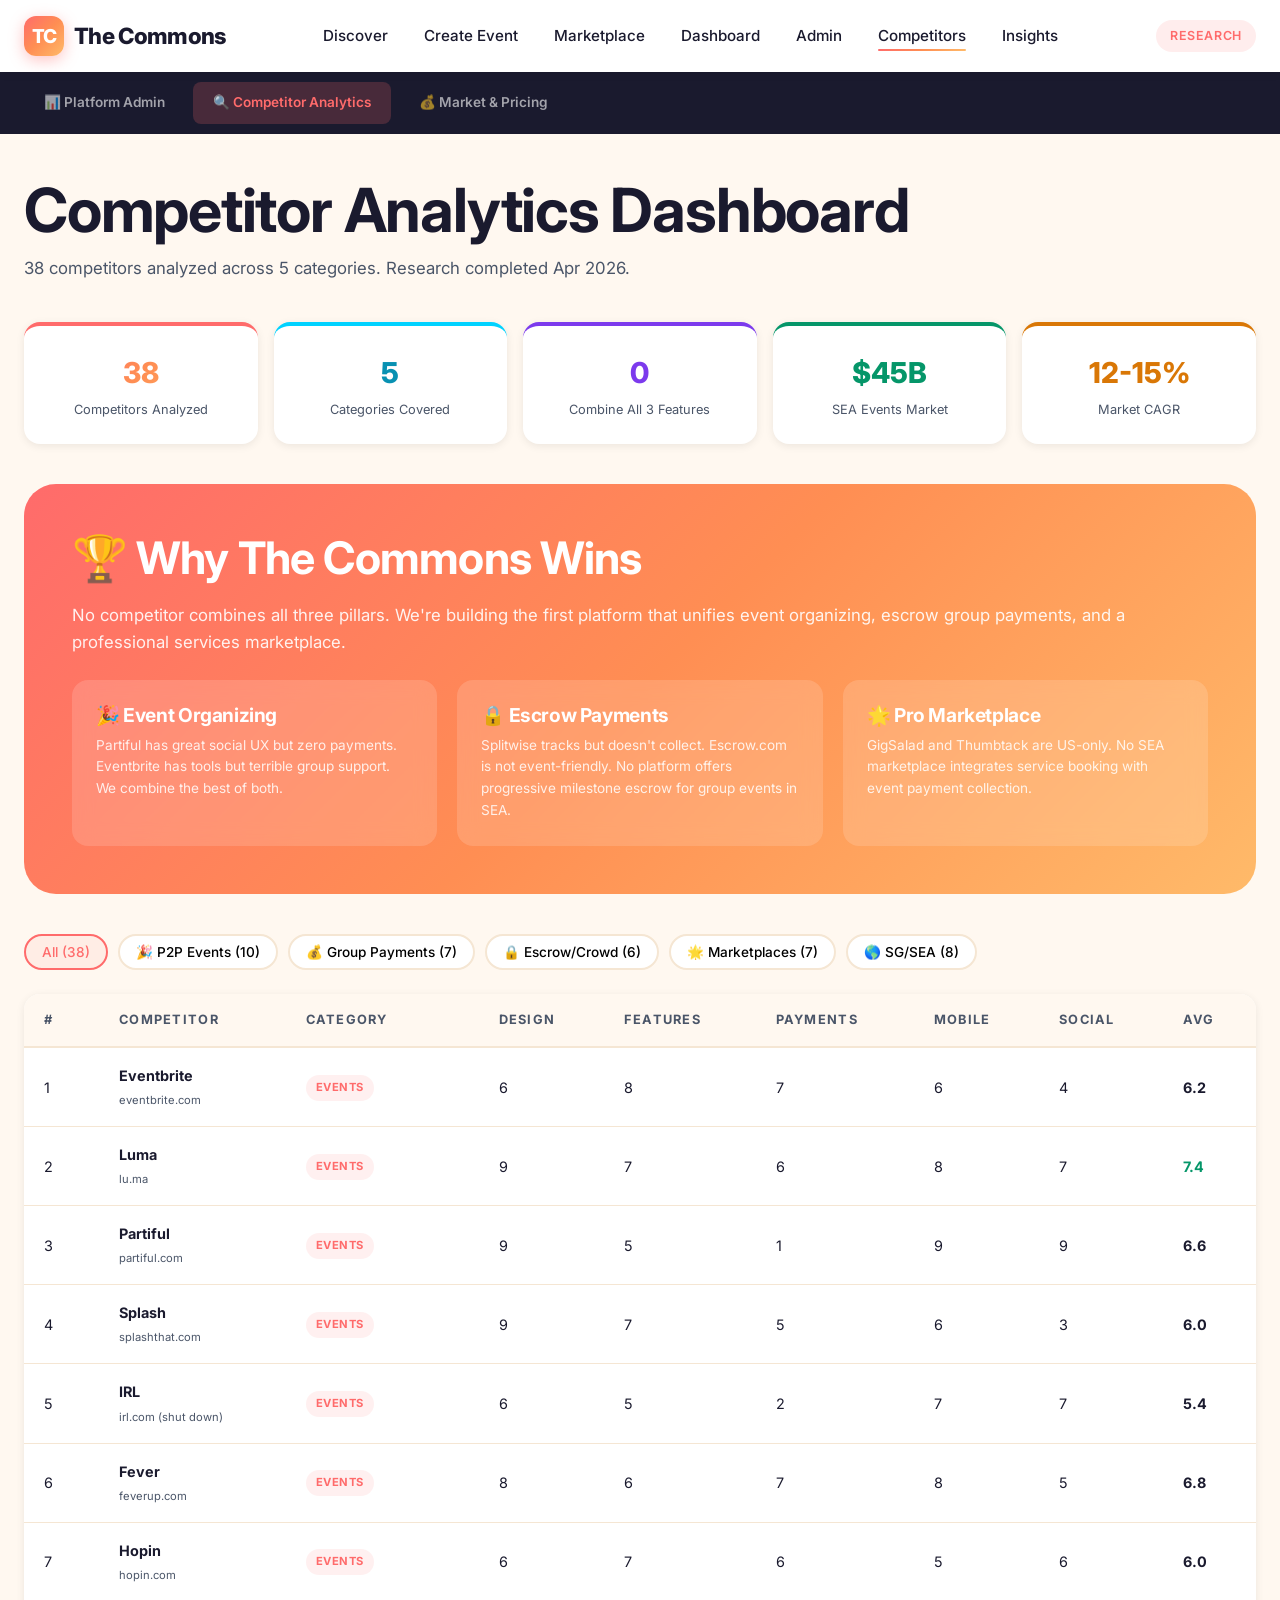
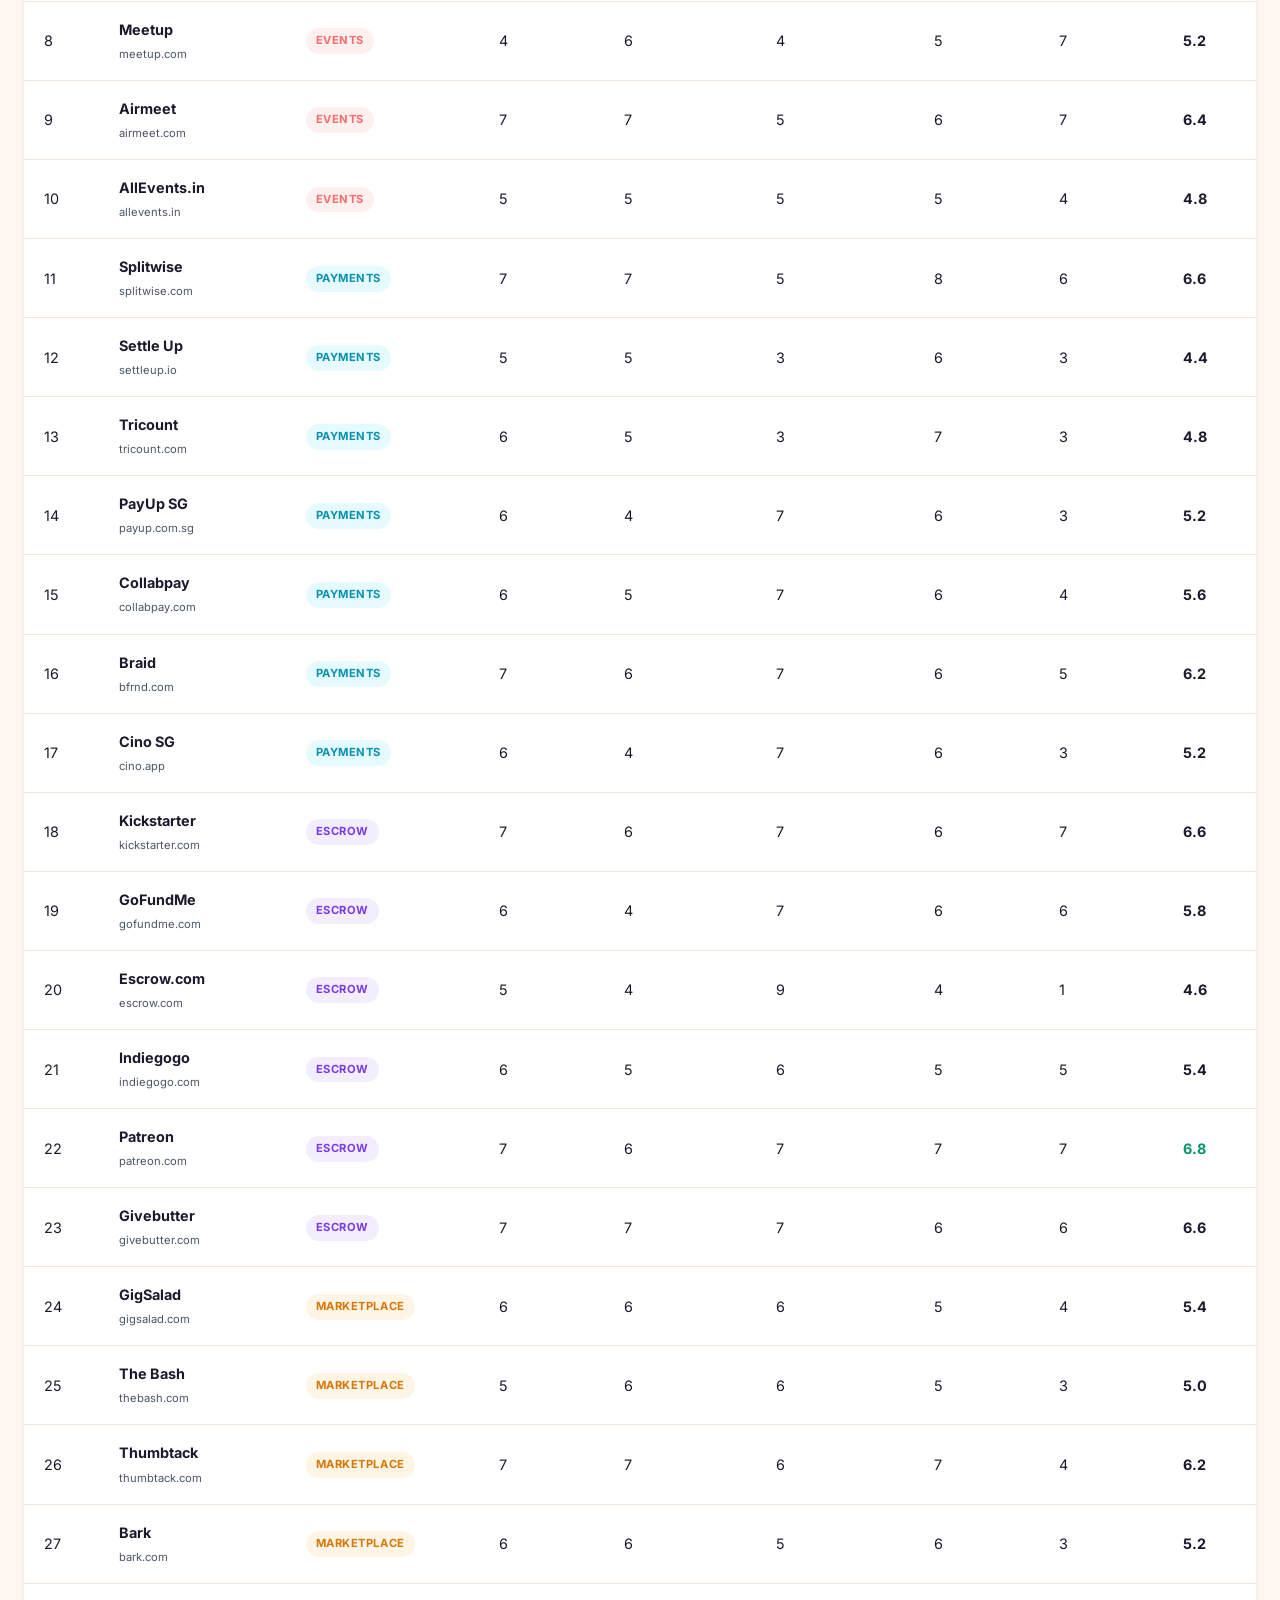
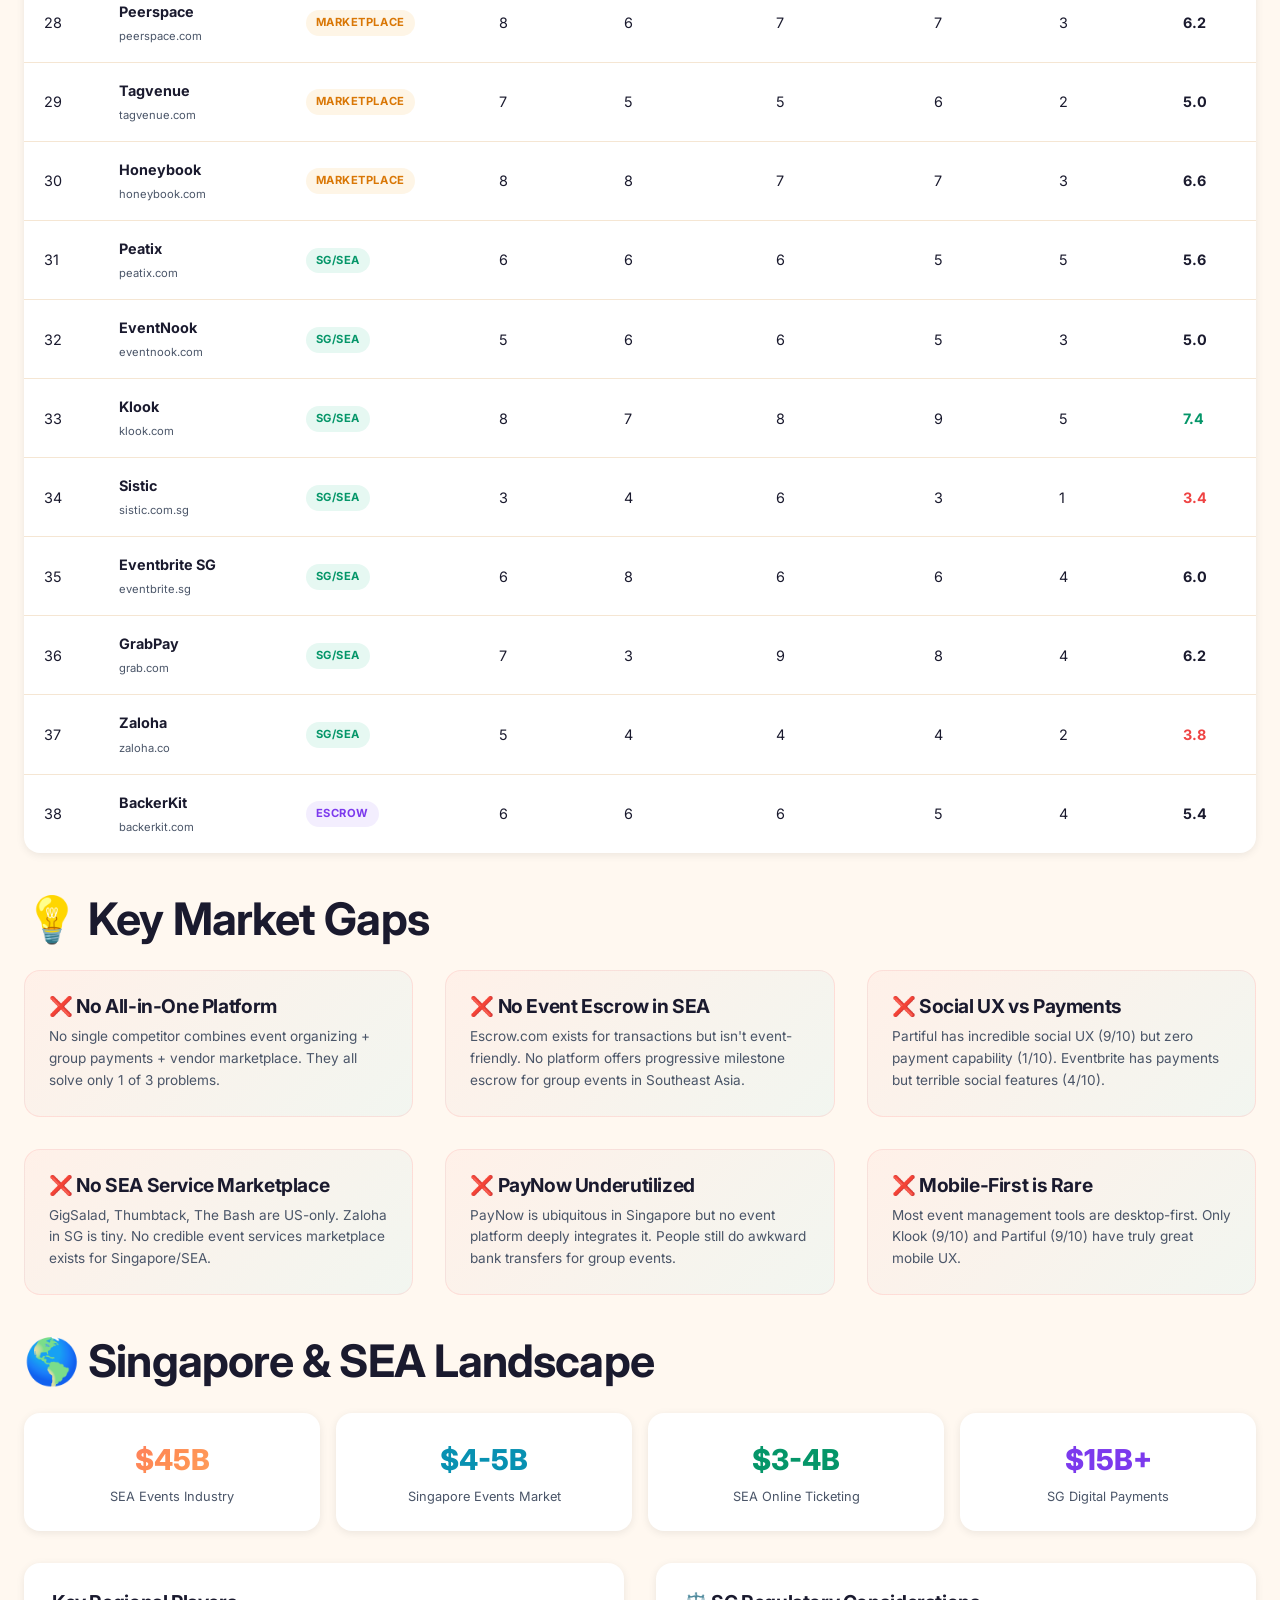
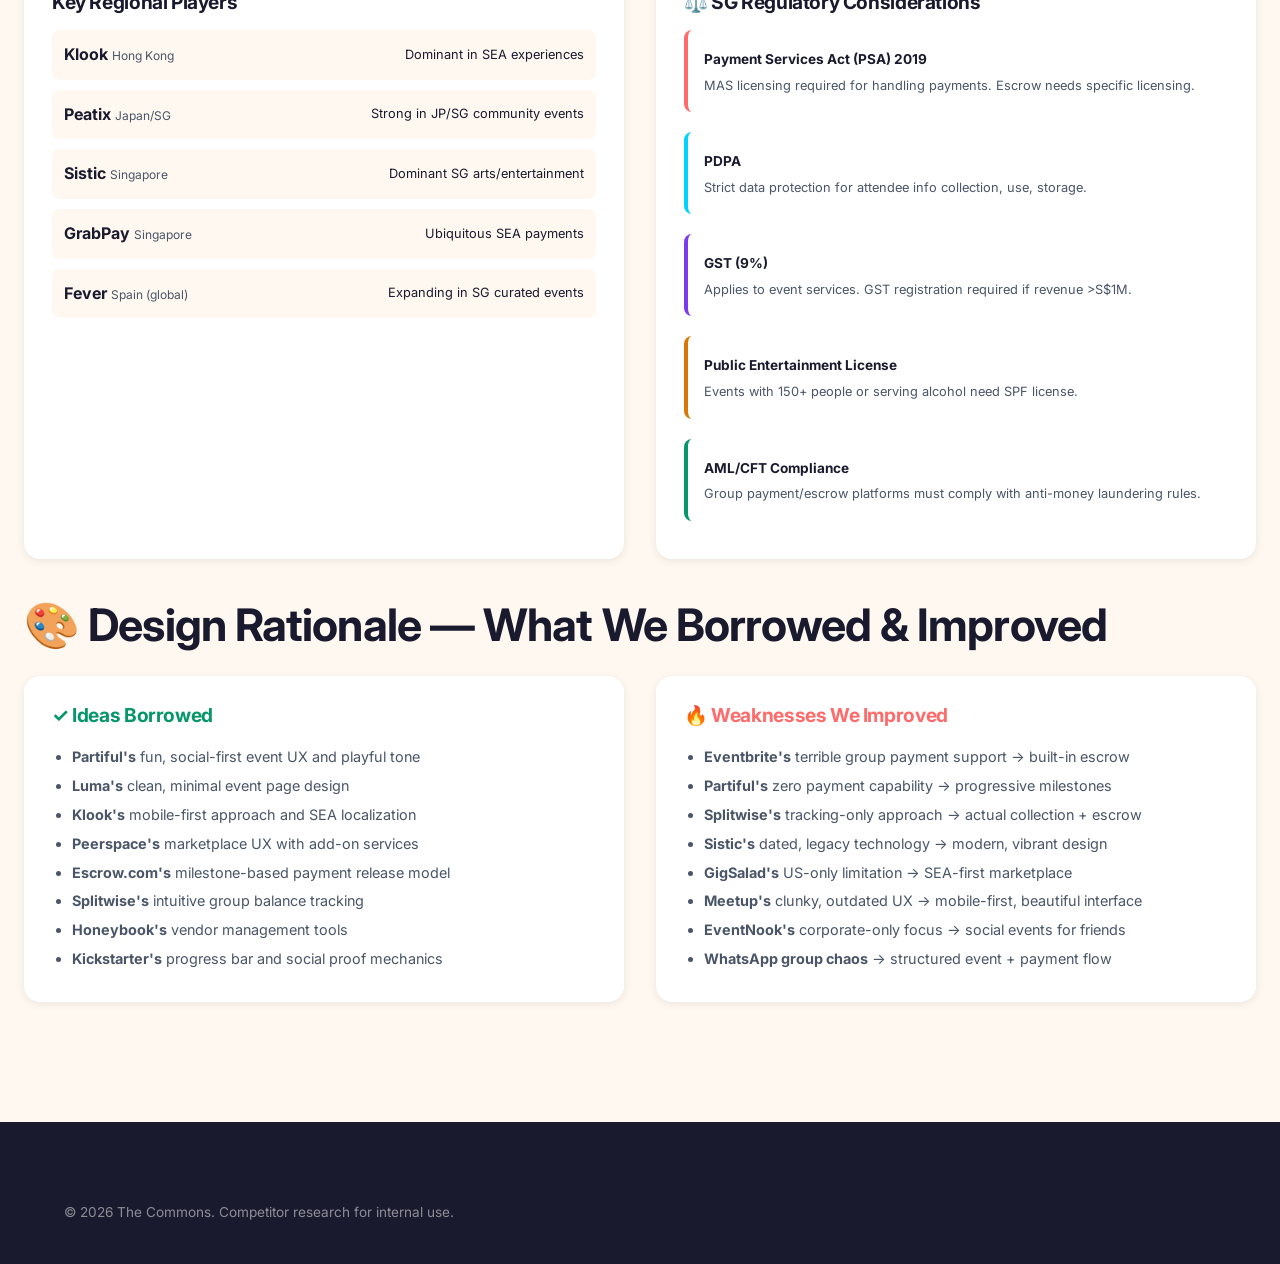
==== admin-competitors.html @ ec4c1069 "Add competitor analytics and market insights admin pages admin-competitors.html: 38 competitors acro" ====
<!DOCTYPE html>
<html lang="en">
<head>
  <meta charset="UTF-8">
  <meta name="viewport" content="width=device-width, initial-scale=1.0">
  <title>Competitor Analytics — The Commons Admin</title>
  <link rel="icon" type="image/svg+xml" href="favicon.svg">
  <link rel="preconnect" href="https://fonts.googleapis.com">
  <link href="https://fonts.googleapis.com/css2?family=Inter:wght@400;500;600;700;800;900&display=swap" rel="stylesheet">
  <link rel="stylesheet" href="styles.css">
  <style>
    .admin-nav-bar {
      display: flex;
      gap: 8px;
      background: var(--navy);
      padding: 10px 24px;
      margin-top: var(--nav-height);
      position: sticky;
      top: var(--nav-height);
      z-index: 100;
    }
    .admin-nav-bar a {
      color: rgba(255,255,255,0.6);
      padding: 10px 20px;
      border-radius: var(--radius-sm);
      font-size: 0.85rem;
      font-weight: 600;
    }
    .admin-nav-bar a:hover { background: rgba(255,255,255,0.08); color: white; }
    .admin-nav-bar a.active { background: rgba(255,107,107,0.2); color: var(--coral); }

    .comp-card {
      background: white;
      border-radius: var(--radius-md);
      padding: 24px;
      box-shadow: var(--shadow-sm);
      transition: var(--transition);
    }
    .comp-card:hover { transform: translateY(-2px); box-shadow: var(--shadow-md); }

    .score-bar {
      height: 8px;
      background: var(--sand-dark);
      border-radius: 100px;
      overflow: hidden;
    }
    .score-bar-fill {
      height: 100%;
      border-radius: 100px;
      transition: width 0.6s var(--ease-out);
    }
    .score-row {
      display: flex;
      align-items: center;
      gap: 10px;
      margin-bottom: 8px;
    }
    .score-row .label {
      width: 70px;
      font-size: 0.75rem;
      font-weight: 600;
      color: var(--slate);
      text-align: right;
    }
    .score-row .value {
      width: 24px;
      font-size: 0.75rem;
      font-weight: 700;
    }

    .radar-svg { max-width: 300px; margin: 0 auto; }

    .cat-badge {
      display: inline-block;
      padding: 4px 10px;
      border-radius: 100px;
      font-size: 0.7rem;
      font-weight: 700;
      text-transform: uppercase;
      letter-spacing: 0.05em;
    }
    .cat-events { background: rgba(255,107,107,0.1); color: var(--coral); }
    .cat-payments { background: rgba(0,210,255,0.1); color: var(--deep-ocean); }
    .cat-escrow { background: rgba(139,92,246,0.1); color: #7C3AED; }
    .cat-marketplace { background: rgba(245,158,11,0.1); color: #D97706; }
    .cat-sea { background: rgba(16,185,129,0.1); color: #059669; }

    .market-stat {
      text-align: center;
      padding: 24px;
      background: white;
      border-radius: var(--radius-md);
      box-shadow: var(--shadow-sm);
    }
    .market-stat .value {
      font-size: 1.8rem;
      font-weight: 800;
      margin-bottom: 4px;
    }
    .market-stat .label {
      font-size: 0.8rem;
      color: var(--slate);
    }

    .gap-card {
      background: linear-gradient(135deg, rgba(255,107,107,0.05), rgba(0,210,255,0.05));
      border: 1px solid rgba(255,107,107,0.15);
      border-radius: var(--radius-md);
      padding: 24px;
    }

    .reg-item {
      padding: 16px;
      background: white;
      border-radius: var(--radius-sm);
      border-left: 4px solid var(--coral);
      margin-bottom: 10px;
    }

    @media (max-width: 768px) {
      .admin-nav-bar { flex-wrap: wrap; }
    }
  </style>
</head>
<body>
  <!-- Navigation -->
  <nav class="navbar scrolled" id="navbar">
    <div class="nav-inner">
      <a href="index.html" class="nav-logo">
        <div class="logo-icon">TC</div>
        The Commons
      </a>
      <ul class="nav-links">
        <li><a href="events.html">Discover</a></li>
        <li><a href="create.html">Create Event</a></li>
        <li><a href="marketplace.html">Marketplace</a></li>
        <li><a href="dashboard.html">Dashboard</a></li>
        <li><a href="admin.html">Admin</a></li>
        <li><a href="admin-competitors.html" class="active">Competitors</a></li>
        <li><a href="admin-insights.html">Insights</a></li>
      </ul>
      <div class="nav-actions">
        <span class="badge badge-coral">Research</span>
      </div>
      <button class="mobile-toggle" onclick="toggleMobileMenu()">&#9776;</button>
    </div>
  </nav>

  <div class="mobile-menu" id="mobileMenu">
    <a href="index.html">Home</a>
    <a href="events.html">Discover Events</a>
    <a href="marketplace.html">Marketplace</a>
    <a href="admin.html">Admin Panel</a>
    <a href="admin-competitors.html">Competitors</a>
    <a href="admin-insights.html">Market Insights</a>
  </div>

  <!-- Admin Sub-Nav -->
  <div class="admin-nav-bar">
    <a href="admin.html">&#128202; Platform Admin</a>
    <a href="admin-competitors.html" class="active">&#128269; Competitor Analytics</a>
    <a href="admin-insights.html">&#128176; Market & Pricing</a>
  </div>

  <!-- Page Content -->
  <section style="padding: 40px 0 80px; background: var(--sand);">
    <div class="container-wide">

      <!-- Header -->
      <div style="margin-bottom: 40px;">
        <h1 style="margin-bottom: 8px;">Competitor Analytics Dashboard</h1>
        <p style="font-size: 1.05rem;">38 competitors analyzed across 5 categories. Research completed Apr 2026.</p>
      </div>

      <!-- Summary KPIs -->
      <div style="display: grid; grid-template-columns: repeat(5, 1fr); gap: 16px; margin-bottom: 40px;">
        <div class="market-stat" style="border-top: 4px solid var(--coral);">
          <div class="value text-gradient">38</div>
          <div class="label">Competitors Analyzed</div>
        </div>
        <div class="market-stat" style="border-top: 4px solid var(--ocean);">
          <div class="value" style="color: var(--deep-ocean);">5</div>
          <div class="label">Categories Covered</div>
        </div>
        <div class="market-stat" style="border-top: 4px solid #7C3AED;">
          <div class="value" style="color: #7C3AED;">0</div>
          <div class="label">Combine All 3 Features</div>
        </div>
        <div class="market-stat" style="border-top: 4px solid #059669;">
          <div class="value" style="color: #059669;">$45B</div>
          <div class="label">SEA Events Market</div>
        </div>
        <div class="market-stat" style="border-top: 4px solid #D97706;">
          <div class="value" style="color: #D97706;">12-15%</div>
          <div class="label">Market CAGR</div>
        </div>
      </div>

      <!-- WHY THE COMMONS WINS -->
      <div style="background: var(--sunset-gradient); border-radius: var(--radius-xl); padding: 48px; color: white; margin-bottom: 40px;">
        <h2 style="margin-bottom: 16px;">&#127942; Why The Commons Wins</h2>
        <p style="color: rgba(255,255,255,0.9); font-size: 1.05rem; margin-bottom: 24px;">No competitor combines all three pillars. We're building the first platform that unifies event organizing, escrow group payments, and a professional services marketplace.</p>
        <div style="display: grid; grid-template-columns: repeat(3, 1fr); gap: 20px;">
          <div style="background: rgba(255,255,255,0.15); border-radius: var(--radius-md); padding: 24px; backdrop-filter: blur(10px);">
            <h4 style="margin-bottom: 8px;">&#127881; Event Organizing</h4>
            <p style="font-size: 0.85rem; color: rgba(255,255,255,0.85);">Partiful has great social UX but zero payments. Eventbrite has tools but terrible group support. We combine the best of both.</p>
          </div>
          <div style="background: rgba(255,255,255,0.15); border-radius: var(--radius-md); padding: 24px; backdrop-filter: blur(10px);">
            <h4 style="margin-bottom: 8px;">&#128274; Escrow Payments</h4>
            <p style="font-size: 0.85rem; color: rgba(255,255,255,0.85);">Splitwise tracks but doesn't collect. Escrow.com is not event-friendly. No platform offers progressive milestone escrow for group events in SEA.</p>
          </div>
          <div style="background: rgba(255,255,255,0.15); border-radius: var(--radius-md); padding: 24px; backdrop-filter: blur(10px);">
            <h4 style="margin-bottom: 8px;">&#127775; Pro Marketplace</h4>
            <p style="font-size: 0.85rem; color: rgba(255,255,255,0.85);">GigSalad and Thumbtack are US-only. No SEA marketplace integrates service booking with event payment collection.</p>
          </div>
        </div>
      </div>

      <!-- Category Filter -->
      <div style="display: flex; gap: 10px; flex-wrap: wrap; margin-bottom: 24px;">
        <button class="category-tag active" onclick="filterCompetitors(this, 'all')">All (38)</button>
        <button class="category-tag" onclick="filterCompetitors(this, 'events')">&#127881; P2P Events (10)</button>
        <button class="category-tag" onclick="filterCompetitors(this, 'payments')">&#128176; Group Payments (7)</button>
        <button class="category-tag" onclick="filterCompetitors(this, 'escrow')">&#128274; Escrow/Crowd (6)</button>
        <button class="category-tag" onclick="filterCompetitors(this, 'marketplace')">&#127775; Marketplaces (7)</button>
        <button class="category-tag" onclick="filterCompetitors(this, 'sea')">&#127758; SG/SEA (8)</button>
      </div>

      <!-- Competitor Table -->
      <div class="table-wrapper" style="margin-bottom: 40px; overflow-x: auto;">
        <table id="compTable">
          <thead>
            <tr>
              <th>#</th>
              <th>Competitor</th>
              <th>Category</th>
              <th>Design</th>
              <th>Features</th>
              <th>Payments</th>
              <th>Mobile</th>
              <th>Social</th>
              <th>Avg</th>
            </tr>
          </thead>
          <tbody>
            <tr data-cat="events"><td>1</td><td><strong>Eventbrite</strong><br><span style="font-size:0.7rem;color:var(--slate)">eventbrite.com</span></td><td><span class="cat-badge cat-events">Events</span></td><td>6</td><td>8</td><td>7</td><td>6</td><td>4</td><td><strong>6.2</strong></td></tr>
            <tr data-cat="events"><td>2</td><td><strong>Luma</strong><br><span style="font-size:0.7rem;color:var(--slate)">lu.ma</span></td><td><span class="cat-badge cat-events">Events</span></td><td>9</td><td>7</td><td>6</td><td>8</td><td>7</td><td><strong style="color:#059669">7.4</strong></td></tr>
            <tr data-cat="events"><td>3</td><td><strong>Partiful</strong><br><span style="font-size:0.7rem;color:var(--slate)">partiful.com</span></td><td><span class="cat-badge cat-events">Events</span></td><td>9</td><td>5</td><td>1</td><td>9</td><td>9</td><td><strong>6.6</strong></td></tr>
            <tr data-cat="events"><td>4</td><td><strong>Splash</strong><br><span style="font-size:0.7rem;color:var(--slate)">splashthat.com</span></td><td><span class="cat-badge cat-events">Events</span></td><td>9</td><td>7</td><td>5</td><td>6</td><td>3</td><td><strong>6.0</strong></td></tr>
            <tr data-cat="events"><td>5</td><td><strong>IRL</strong><br><span style="font-size:0.7rem;color:var(--slate)">irl.com (shut down)</span></td><td><span class="cat-badge cat-events">Events</span></td><td>6</td><td>5</td><td>2</td><td>7</td><td>7</td><td><strong>5.4</strong></td></tr>
            <tr data-cat="events"><td>6</td><td><strong>Fever</strong><br><span style="font-size:0.7rem;color:var(--slate)">feverup.com</span></td><td><span class="cat-badge cat-events">Events</span></td><td>8</td><td>6</td><td>7</td><td>8</td><td>5</td><td><strong>6.8</strong></td></tr>
            <tr data-cat="events"><td>7</td><td><strong>Hopin</strong><br><span style="font-size:0.7rem;color:var(--slate)">hopin.com</span></td><td><span class="cat-badge cat-events">Events</span></td><td>6</td><td>7</td><td>6</td><td>5</td><td>6</td><td><strong>6.0</strong></td></tr>
            <tr data-cat="events"><td>8</td><td><strong>Meetup</strong><br><span style="font-size:0.7rem;color:var(--slate)">meetup.com</span></td><td><span class="cat-badge cat-events">Events</span></td><td>4</td><td>6</td><td>4</td><td>5</td><td>7</td><td><strong>5.2</strong></td></tr>
            <tr data-cat="events"><td>9</td><td><strong>Airmeet</strong><br><span style="font-size:0.7rem;color:var(--slate)">airmeet.com</span></td><td><span class="cat-badge cat-events">Events</span></td><td>7</td><td>7</td><td>5</td><td>6</td><td>7</td><td><strong>6.4</strong></td></tr>
            <tr data-cat="events"><td>10</td><td><strong>AllEvents.in</strong><br><span style="font-size:0.7rem;color:var(--slate)">allevents.in</span></td><td><span class="cat-badge cat-events">Events</span></td><td>5</td><td>5</td><td>5</td><td>5</td><td>4</td><td><strong>4.8</strong></td></tr>
            <tr data-cat="payments"><td>11</td><td><strong>Splitwise</strong><br><span style="font-size:0.7rem;color:var(--slate)">splitwise.com</span></td><td><span class="cat-badge cat-payments">Payments</span></td><td>7</td><td>7</td><td>5</td><td>8</td><td>6</td><td><strong>6.6</strong></td></tr>
            <tr data-cat="payments"><td>12</td><td><strong>Settle Up</strong><br><span style="font-size:0.7rem;color:var(--slate)">settleup.io</span></td><td><span class="cat-badge cat-payments">Payments</span></td><td>5</td><td>5</td><td>3</td><td>6</td><td>3</td><td><strong>4.4</strong></td></tr>
            <tr data-cat="payments"><td>13</td><td><strong>Tricount</strong><br><span style="font-size:0.7rem;color:var(--slate)">tricount.com</span></td><td><span class="cat-badge cat-payments">Payments</span></td><td>6</td><td>5</td><td>3</td><td>7</td><td>3</td><td><strong>4.8</strong></td></tr>
            <tr data-cat="payments"><td>14</td><td><strong>PayUp SG</strong><br><span style="font-size:0.7rem;color:var(--slate)">payup.com.sg</span></td><td><span class="cat-badge cat-payments">Payments</span></td><td>6</td><td>4</td><td>7</td><td>6</td><td>3</td><td><strong>5.2</strong></td></tr>
            <tr data-cat="payments"><td>15</td><td><strong>Collabpay</strong><br><span style="font-size:0.7rem;color:var(--slate)">collabpay.com</span></td><td><span class="cat-badge cat-payments">Payments</span></td><td>6</td><td>5</td><td>7</td><td>6</td><td>4</td><td><strong>5.6</strong></td></tr>
            <tr data-cat="payments"><td>16</td><td><strong>Braid</strong><br><span style="font-size:0.7rem;color:var(--slate)">bfrnd.com</span></td><td><span class="cat-badge cat-payments">Payments</span></td><td>7</td><td>6</td><td>7</td><td>6</td><td>5</td><td><strong>6.2</strong></td></tr>
            <tr data-cat="payments"><td>17</td><td><strong>Cino SG</strong><br><span style="font-size:0.7rem;color:var(--slate)">cino.app</span></td><td><span class="cat-badge cat-payments">Payments</span></td><td>6</td><td>4</td><td>7</td><td>6</td><td>3</td><td><strong>5.2</strong></td></tr>
            <tr data-cat="escrow"><td>18</td><td><strong>Kickstarter</strong><br><span style="font-size:0.7rem;color:var(--slate)">kickstarter.com</span></td><td><span class="cat-badge cat-escrow">Escrow</span></td><td>7</td><td>6</td><td>7</td><td>6</td><td>7</td><td><strong>6.6</strong></td></tr>
            <tr data-cat="escrow"><td>19</td><td><strong>GoFundMe</strong><br><span style="font-size:0.7rem;color:var(--slate)">gofundme.com</span></td><td><span class="cat-badge cat-escrow">Escrow</span></td><td>6</td><td>4</td><td>7</td><td>6</td><td>6</td><td><strong>5.8</strong></td></tr>
            <tr data-cat="escrow"><td>20</td><td><strong>Escrow.com</strong><br><span style="font-size:0.7rem;color:var(--slate)">escrow.com</span></td><td><span class="cat-badge cat-escrow">Escrow</span></td><td>5</td><td>4</td><td>9</td><td>4</td><td>1</td><td><strong>4.6</strong></td></tr>
            <tr data-cat="escrow"><td>21</td><td><strong>Indiegogo</strong><br><span style="font-size:0.7rem;color:var(--slate)">indiegogo.com</span></td><td><span class="cat-badge cat-escrow">Escrow</span></td><td>6</td><td>5</td><td>6</td><td>5</td><td>5</td><td><strong>5.4</strong></td></tr>
            <tr data-cat="escrow"><td>22</td><td><strong>Patreon</strong><br><span style="font-size:0.7rem;color:var(--slate)">patreon.com</span></td><td><span class="cat-badge cat-escrow">Escrow</span></td><td>7</td><td>6</td><td>7</td><td>7</td><td>7</td><td><strong style="color:#059669">6.8</strong></td></tr>
            <tr data-cat="escrow"><td>23</td><td><strong>Givebutter</strong><br><span style="font-size:0.7rem;color:var(--slate)">givebutter.com</span></td><td><span class="cat-badge cat-escrow">Escrow</span></td><td>7</td><td>7</td><td>7</td><td>6</td><td>6</td><td><strong>6.6</strong></td></tr>
            <tr data-cat="marketplace"><td>24</td><td><strong>GigSalad</strong><br><span style="font-size:0.7rem;color:var(--slate)">gigsalad.com</span></td><td><span class="cat-badge cat-marketplace">Marketplace</span></td><td>6</td><td>6</td><td>6</td><td>5</td><td>4</td><td><strong>5.4</strong></td></tr>
            <tr data-cat="marketplace"><td>25</td><td><strong>The Bash</strong><br><span style="font-size:0.7rem;color:var(--slate)">thebash.com</span></td><td><span class="cat-badge cat-marketplace">Marketplace</span></td><td>5</td><td>6</td><td>6</td><td>5</td><td>3</td><td><strong>5.0</strong></td></tr>
            <tr data-cat="marketplace"><td>26</td><td><strong>Thumbtack</strong><br><span style="font-size:0.7rem;color:var(--slate)">thumbtack.com</span></td><td><span class="cat-badge cat-marketplace">Marketplace</span></td><td>7</td><td>7</td><td>6</td><td>7</td><td>4</td><td><strong>6.2</strong></td></tr>
            <tr data-cat="marketplace"><td>27</td><td><strong>Bark</strong><br><span style="font-size:0.7rem;color:var(--slate)">bark.com</span></td><td><span class="cat-badge cat-marketplace">Marketplace</span></td><td>6</td><td>6</td><td>5</td><td>6</td><td>3</td><td><strong>5.2</strong></td></tr>
            <tr data-cat="marketplace"><td>28</td><td><strong>Peerspace</strong><br><span style="font-size:0.7rem;color:var(--slate)">peerspace.com</span></td><td><span class="cat-badge cat-marketplace">Marketplace</span></td><td>8</td><td>6</td><td>7</td><td>7</td><td>3</td><td><strong>6.2</strong></td></tr>
            <tr data-cat="marketplace"><td>29</td><td><strong>Tagvenue</strong><br><span style="font-size:0.7rem;color:var(--slate)">tagvenue.com</span></td><td><span class="cat-badge cat-marketplace">Marketplace</span></td><td>7</td><td>5</td><td>5</td><td>6</td><td>2</td><td><strong>5.0</strong></td></tr>
            <tr data-cat="marketplace"><td>30</td><td><strong>Honeybook</strong><br><span style="font-size:0.7rem;color:var(--slate)">honeybook.com</span></td><td><span class="cat-badge cat-marketplace">Marketplace</span></td><td>8</td><td>8</td><td>7</td><td>7</td><td>3</td><td><strong>6.6</strong></td></tr>
            <tr data-cat="sea"><td>31</td><td><strong>Peatix</strong><br><span style="font-size:0.7rem;color:var(--slate)">peatix.com</span></td><td><span class="cat-badge cat-sea">SG/SEA</span></td><td>6</td><td>6</td><td>6</td><td>5</td><td>5</td><td><strong>5.6</strong></td></tr>
            <tr data-cat="sea"><td>32</td><td><strong>EventNook</strong><br><span style="font-size:0.7rem;color:var(--slate)">eventnook.com</span></td><td><span class="cat-badge cat-sea">SG/SEA</span></td><td>5</td><td>6</td><td>6</td><td>5</td><td>3</td><td><strong>5.0</strong></td></tr>
            <tr data-cat="sea"><td>33</td><td><strong>Klook</strong><br><span style="font-size:0.7rem;color:var(--slate)">klook.com</span></td><td><span class="cat-badge cat-sea">SG/SEA</span></td><td>8</td><td>7</td><td>8</td><td>9</td><td>5</td><td><strong style="color:#059669">7.4</strong></td></tr>
            <tr data-cat="sea"><td>34</td><td><strong>Sistic</strong><br><span style="font-size:0.7rem;color:var(--slate)">sistic.com.sg</span></td><td><span class="cat-badge cat-sea">SG/SEA</span></td><td>3</td><td>4</td><td>6</td><td>3</td><td>1</td><td><strong style="color:#EF4444">3.4</strong></td></tr>
            <tr data-cat="sea"><td>35</td><td><strong>Eventbrite SG</strong><br><span style="font-size:0.7rem;color:var(--slate)">eventbrite.sg</span></td><td><span class="cat-badge cat-sea">SG/SEA</span></td><td>6</td><td>8</td><td>6</td><td>6</td><td>4</td><td><strong>6.0</strong></td></tr>
            <tr data-cat="sea"><td>36</td><td><strong>GrabPay</strong><br><span style="font-size:0.7rem;color:var(--slate)">grab.com</span></td><td><span class="cat-badge cat-sea">SG/SEA</span></td><td>7</td><td>3</td><td>9</td><td>8</td><td>4</td><td><strong>6.2</strong></td></tr>
            <tr data-cat="sea"><td>37</td><td><strong>Zaloha</strong><br><span style="font-size:0.7rem;color:var(--slate)">zaloha.co</span></td><td><span class="cat-badge cat-sea">SG/SEA</span></td><td>5</td><td>4</td><td>4</td><td>4</td><td>2</td><td><strong style="color:#EF4444">3.8</strong></td></tr>
            <tr data-cat="sea"><td>38</td><td><strong>BackerKit</strong><br><span style="font-size:0.7rem;color:var(--slate)">backerkit.com</span></td><td><span class="cat-badge cat-escrow">Escrow</span></td><td>6</td><td>6</td><td>6</td><td>5</td><td>4</td><td><strong>5.4</strong></td></tr>
          </tbody>
        </table>
      </div>

      <!-- Market Gap Analysis -->
      <h2 style="margin-bottom: 24px;">&#128161; Key Market Gaps</h2>
      <div class="grid-3" style="margin-bottom: 40px;">
        <div class="gap-card">
          <h4 style="margin-bottom: 8px;">&#10060; No All-in-One Platform</h4>
          <p style="font-size: 0.85rem;">No single competitor combines event organizing + group payments + vendor marketplace. They all solve only 1 of 3 problems.</p>
        </div>
        <div class="gap-card">
          <h4 style="margin-bottom: 8px;">&#10060; No Event Escrow in SEA</h4>
          <p style="font-size: 0.85rem;">Escrow.com exists for transactions but isn't event-friendly. No platform offers progressive milestone escrow for group events in Southeast Asia.</p>
        </div>
        <div class="gap-card">
          <h4 style="margin-bottom: 8px;">&#10060; Social UX vs Payments</h4>
          <p style="font-size: 0.85rem;">Partiful has incredible social UX (9/10) but zero payment capability (1/10). Eventbrite has payments but terrible social features (4/10).</p>
        </div>
        <div class="gap-card">
          <h4 style="margin-bottom: 8px;">&#10060; No SEA Service Marketplace</h4>
          <p style="font-size: 0.85rem;">GigSalad, Thumbtack, The Bash are US-only. Zaloha in SG is tiny. No credible event services marketplace exists for Singapore/SEA.</p>
        </div>
        <div class="gap-card">
          <h4 style="margin-bottom: 8px;">&#10060; PayNow Underutilized</h4>
          <p style="font-size: 0.85rem;">PayNow is ubiquitous in Singapore but no event platform deeply integrates it. People still do awkward bank transfers for group events.</p>
        </div>
        <div class="gap-card">
          <h4 style="margin-bottom: 8px;">&#10060; Mobile-First is Rare</h4>
          <p style="font-size: 0.85rem;">Most event management tools are desktop-first. Only Klook (9/10) and Partiful (9/10) have truly great mobile UX.</p>
        </div>
      </div>

      <!-- SG/SEA Landscape -->
      <h2 style="margin-bottom: 24px;">&#127758; Singapore & SEA Landscape</h2>
      <div style="display: grid; grid-template-columns: repeat(4, 1fr); gap: 16px; margin-bottom: 32px;">
        <div class="market-stat">
          <div class="value text-gradient">$45B</div>
          <div class="label">SEA Events Industry</div>
        </div>
        <div class="market-stat">
          <div class="value" style="color: var(--deep-ocean);">$4-5B</div>
          <div class="label">Singapore Events Market</div>
        </div>
        <div class="market-stat">
          <div class="value" style="color: #059669;">$3-4B</div>
          <div class="label">SEA Online Ticketing</div>
        </div>
        <div class="market-stat">
          <div class="value" style="color: #7C3AED;">$15B+</div>
          <div class="label">SG Digital Payments</div>
        </div>
      </div>

      <div class="grid-2" style="margin-bottom: 40px;">
        <!-- Key Players -->
        <div class="card" style="padding: 28px;">
          <h4 style="margin-bottom: 16px;">Key Regional Players</h4>
          <div style="display: grid; gap: 10px;">
            <div style="display: flex; justify-content: space-between; align-items: center; padding: 12px; background: var(--sand); border-radius: var(--radius-sm);">
              <div><strong>Klook</strong> <span style="font-size: 0.75rem; color: var(--slate);">Hong Kong</span></div>
              <span style="font-size: 0.8rem;">Dominant in SEA experiences</span>
            </div>
            <div style="display: flex; justify-content: space-between; align-items: center; padding: 12px; background: var(--sand); border-radius: var(--radius-sm);">
              <div><strong>Peatix</strong> <span style="font-size: 0.75rem; color: var(--slate);">Japan/SG</span></div>
              <span style="font-size: 0.8rem;">Strong in JP/SG community events</span>
            </div>
            <div style="display: flex; justify-content: space-between; align-items: center; padding: 12px; background: var(--sand); border-radius: var(--radius-sm);">
              <div><strong>Sistic</strong> <span style="font-size: 0.75rem; color: var(--slate);">Singapore</span></div>
              <span style="font-size: 0.8rem;">Dominant SG arts/entertainment</span>
            </div>
            <div style="display: flex; justify-content: space-between; align-items: center; padding: 12px; background: var(--sand); border-radius: var(--radius-sm);">
              <div><strong>GrabPay</strong> <span style="font-size: 0.75rem; color: var(--slate);">Singapore</span></div>
              <span style="font-size: 0.8rem;">Ubiquitous SEA payments</span>
            </div>
            <div style="display: flex; justify-content: space-between; align-items: center; padding: 12px; background: var(--sand); border-radius: var(--radius-sm);">
              <div><strong>Fever</strong> <span style="font-size: 0.75rem; color: var(--slate);">Spain (global)</span></div>
              <span style="font-size: 0.8rem;">Expanding in SG curated events</span>
            </div>
          </div>
        </div>

        <!-- Regulatory -->
        <div class="card" style="padding: 28px;">
          <h4 style="margin-bottom: 16px;">&#9878;&#65039; SG Regulatory Considerations</h4>
          <div style="display: grid; gap: 10px;">
            <div class="reg-item">
              <strong style="font-size: 0.85rem;">Payment Services Act (PSA) 2019</strong>
              <p style="font-size: 0.8rem; margin: 4px 0 0;">MAS licensing required for handling payments. Escrow needs specific licensing.</p>
            </div>
            <div class="reg-item" style="border-left-color: var(--ocean);">
              <strong style="font-size: 0.85rem;">PDPA</strong>
              <p style="font-size: 0.8rem; margin: 4px 0 0;">Strict data protection for attendee info collection, use, storage.</p>
            </div>
            <div class="reg-item" style="border-left-color: #7C3AED;">
              <strong style="font-size: 0.85rem;">GST (9%)</strong>
              <p style="font-size: 0.8rem; margin: 4px 0 0;">Applies to event services. GST registration required if revenue >S$1M.</p>
            </div>
            <div class="reg-item" style="border-left-color: #D97706;">
              <strong style="font-size: 0.85rem;">Public Entertainment License</strong>
              <p style="font-size: 0.8rem; margin: 4px 0 0;">Events with 150+ people or serving alcohol need SPF license.</p>
            </div>
            <div class="reg-item" style="border-left-color: #059669;">
              <strong style="font-size: 0.85rem;">AML/CFT Compliance</strong>
              <p style="font-size: 0.8rem; margin: 4px 0 0;">Group payment/escrow platforms must comply with anti-money laundering rules.</p>
            </div>
          </div>
        </div>
      </div>

      <!-- Design Rationale -->
      <h2 style="margin-bottom: 24px;">&#127912; Design Rationale — What We Borrowed & Improved</h2>
      <div class="grid-2" style="margin-bottom: 40px;">
        <div class="card" style="padding: 28px;">
          <h4 style="margin-bottom: 16px; color: #059669;">&#10003; Ideas Borrowed</h4>
          <ul style="padding-left: 20px; line-height: 2; font-size: 0.9rem; color: var(--slate);">
            <li><strong>Partiful's</strong> fun, social-first event UX and playful tone</li>
            <li><strong>Luma's</strong> clean, minimal event page design</li>
            <li><strong>Klook's</strong> mobile-first approach and SEA localization</li>
            <li><strong>Peerspace's</strong> marketplace UX with add-on services</li>
            <li><strong>Escrow.com's</strong> milestone-based payment release model</li>
            <li><strong>Splitwise's</strong> intuitive group balance tracking</li>
            <li><strong>Honeybook's</strong> vendor management tools</li>
            <li><strong>Kickstarter's</strong> progress bar and social proof mechanics</li>
          </ul>
        </div>
        <div class="card" style="padding: 28px;">
          <h4 style="margin-bottom: 16px; color: var(--coral);">&#128293; Weaknesses We Improved</h4>
          <ul style="padding-left: 20px; line-height: 2; font-size: 0.9rem; color: var(--slate);">
            <li><strong>Eventbrite's</strong> terrible group payment support &#8594; built-in escrow</li>
            <li><strong>Partiful's</strong> zero payment capability &#8594; progressive milestones</li>
            <li><strong>Splitwise's</strong> tracking-only approach &#8594; actual collection + escrow</li>
            <li><strong>Sistic's</strong> dated, legacy technology &#8594; modern, vibrant design</li>
            <li><strong>GigSalad's</strong> US-only limitation &#8594; SEA-first marketplace</li>
            <li><strong>Meetup's</strong> clunky, outdated UX &#8594; mobile-first, beautiful interface</li>
            <li><strong>EventNook's</strong> corporate-only focus &#8594; social events for friends</li>
            <li><strong>WhatsApp group chaos</strong> &#8594; structured event + payment flow</li>
          </ul>
        </div>
      </div>

    </div>
  </section>

  <!-- Footer -->
  <footer class="footer">
    <div class="container">
      <div class="footer-bottom" style="border-top: none; padding-top: 0;">
        <span>&copy; 2026 The Commons. Competitor research for internal use.</span>
      </div>
    </div>
  </footer>

  <div class="toast" id="toast"></div>

  <script src="app.js"></script>
  <script>
    function filterCompetitors(btn, cat) {
      document.querySelectorAll('.category-tag').forEach(t => t.classList.remove('active'));
      btn.classList.add('active');
      document.querySelectorAll('#compTable tbody tr').forEach(row => {
        row.style.display = (cat === 'all' || row.dataset.cat === cat) ? '' : 'none';
      });
    }
  </script>
</body>
</html>
---- styles.css ----
/* ============================================
   THE COMMONS — Daiquiri Beach Theme
   Vibrant, tropical, unapologetically fun
   ============================================ */

/* --- CSS Variables --- */
:root {
  /* Primary: Sunset Coral → Mango */
  --coral: #FF6B6B;
  --mango: #FF8E53;
  --sunset-gradient: linear-gradient(135deg, #FF6B6B 0%, #FF8E53 50%, #FFBA69 100%);

  /* Secondary: Ocean Turquoise */
  --ocean: #00D2FF;
  --deep-ocean: #0891B2;
  --ocean-gradient: linear-gradient(135deg, #00D2FF 0%, #3A7BD5 100%);

  /* Accent: Hot Pink / Fuchsia */
  --pink: #FF4081;
  --fuchsia: #E040FB;
  --party-gradient: linear-gradient(135deg, #FF4081 0%, #E040FB 100%);

  /* Tropical Greens */
  --palm: #00E676;
  --lime: #76FF03;

  /* Neutrals */
  --sand: #FFF8F0;
  --sand-dark: #F5E6D3;
  --navy: #1A1A2E;
  --navy-light: #16213E;
  --slate: #4A5568;
  --mist: #F7FAFC;

  /* Glass */
  --glass-bg: rgba(255, 255, 255, 0.15);
  --glass-border: rgba(255, 255, 255, 0.25);
  --glass-white: rgba(255, 255, 255, 0.9);

  /* Shadows */
  --shadow-sm: 0 2px 8px rgba(0, 0, 0, 0.08);
  --shadow-md: 0 4px 20px rgba(0, 0, 0, 0.12);
  --shadow-lg: 0 8px 40px rgba(0, 0, 0, 0.16);
  --shadow-glow: 0 4px 30px rgba(255, 107, 107, 0.3);

  /* Spacing */
  --nav-height: 72px;
  --radius-sm: 8px;
  --radius-md: 16px;
  --radius-lg: 24px;
  --radius-xl: 32px;

  /* Transitions */
  --ease-out: cubic-bezier(0.16, 1, 0.3, 1);
  --transition: all 0.3s var(--ease-out);
}

/* --- Reset & Base --- */
*, *::before, *::after {
  margin: 0;
  padding: 0;
  box-sizing: border-box;
}

html {
  scroll-behavior: smooth;
  -webkit-font-smoothing: antialiased;
}

body {
  font-family: 'Inter', -apple-system, BlinkMacSystemFont, 'Segoe UI', sans-serif;
  color: var(--navy);
  background: var(--sand);
  line-height: 1.6;
  overflow-x: hidden;
}

a {
  text-decoration: none;
  color: inherit;
  transition: var(--transition);
}

img {
  max-width: 100%;
  display: block;
}

button {
  cursor: pointer;
  border: none;
  font-family: inherit;
  transition: var(--transition);
}

input, select, textarea {
  font-family: inherit;
  font-size: 1rem;
  border: 2px solid var(--sand-dark);
  border-radius: var(--radius-sm);
  padding: 14px 18px;
  outline: none;
  transition: var(--transition);
  width: 100%;
  background: white;
}

input:focus, select:focus, textarea:focus {
  border-color: var(--coral);
  box-shadow: 0 0 0 4px rgba(255, 107, 107, 0.15);
}

/* --- Typography --- */
h1, h2, h3, h4, h5, h6 {
  font-weight: 700;
  line-height: 1.2;
  letter-spacing: -0.02em;
}

h1 { font-size: clamp(2.2rem, 5vw, 3.8rem); }
h2 { font-size: clamp(1.8rem, 4vw, 2.8rem); }
h3 { font-size: clamp(1.3rem, 3vw, 1.8rem); }
h4 { font-size: 1.2rem; }

p { color: var(--slate); font-size: 1.05rem; }

.text-gradient {
  background: var(--sunset-gradient);
  -webkit-background-clip: text;
  -webkit-text-fill-color: transparent;
  background-clip: text;
}

.text-gradient-ocean {
  background: var(--ocean-gradient);
  -webkit-background-clip: text;
  -webkit-text-fill-color: transparent;
  background-clip: text;
}

/* --- Layout --- */
.container {
  max-width: 1200px;
  margin: 0 auto;
  padding: 0 24px;
}

.container-wide {
  max-width: 1400px;
  margin: 0 auto;
  padding: 0 24px;
}

.section {
  padding: 100px 0;
}

.grid-2 {
  display: grid;
  grid-template-columns: repeat(2, 1fr);
  gap: 32px;
}

.grid-3 {
  display: grid;
  grid-template-columns: repeat(3, 1fr);
  gap: 32px;
}

.grid-4 {
  display: grid;
  grid-template-columns: repeat(4, 1fr);
  gap: 24px;
}

.flex-center {
  display: flex;
  align-items: center;
  justify-content: center;
}

.flex-between {
  display: flex;
  align-items: center;
  justify-content: space-between;
}

/* --- Navigation --- */
.navbar {
  position: fixed;
  top: 0;
  left: 0;
  right: 0;
  height: var(--nav-height);
  z-index: 1000;
  transition: var(--transition);
  display: flex;
  align-items: center;
}

.navbar.transparent {
  background: transparent;
}

.navbar.scrolled {
  background: rgba(255, 255, 255, 0.95);
  backdrop-filter: blur(20px);
  -webkit-backdrop-filter: blur(20px);
  box-shadow: var(--shadow-sm);
}

.nav-inner {
  max-width: 1400px;
  margin: 0 auto;
  padding: 0 24px;
  width: 100%;
  display: flex;
  align-items: center;
  justify-content: space-between;
}

.nav-logo {
  display: flex;
  align-items: center;
  gap: 10px;
  font-size: 1.4rem;
  font-weight: 800;
  letter-spacing: -0.03em;
}

.nav-logo .logo-icon {
  width: 40px;
  height: 40px;
  background: var(--sunset-gradient);
  border-radius: 12px;
  display: flex;
  align-items: center;
  justify-content: center;
  font-size: 1.2rem;
  color: white;
  box-shadow: 0 4px 15px rgba(255, 107, 107, 0.4);
}

.nav-links {
  display: flex;
  align-items: center;
  gap: 36px;
  list-style: none;
}

.nav-links a {
  font-weight: 500;
  font-size: 0.95rem;
  position: relative;
  padding: 4px 0;
}

.nav-links a::after {
  content: '';
  position: absolute;
  bottom: -2px;
  left: 0;
  width: 0;
  height: 2px;
  background: var(--sunset-gradient);
  border-radius: 2px;
  transition: width 0.3s var(--ease-out);
}

.nav-links a:hover::after,
.nav-links a.active::after {
  width: 100%;
}

.navbar.transparent .nav-links a {
  color: white;
}

.navbar.scrolled .nav-links a {
  color: var(--navy);
}

.navbar.transparent .nav-logo {
  color: white;
}

.navbar.scrolled .nav-logo {
  color: var(--navy);
}

.nav-actions {
  display: flex;
  align-items: center;
  gap: 12px;
}

/* Mobile menu */
.mobile-toggle {
  display: none;
  background: none;
  border: none;
  font-size: 1.5rem;
  color: inherit;
  padding: 8px;
}

.mobile-menu {
  display: none;
  position: fixed;
  top: var(--nav-height);
  left: 0;
  right: 0;
  background: white;
  padding: 24px;
  box-shadow: var(--shadow-lg);
  z-index: 999;
}

.mobile-menu.open {
  display: block;
}

.mobile-menu a {
  display: block;
  padding: 16px 0;
  font-size: 1.1rem;
  font-weight: 500;
  border-bottom: 1px solid var(--sand-dark);
}

/* --- Buttons --- */
.btn {
  display: inline-flex;
  align-items: center;
  justify-content: center;
  gap: 8px;
  padding: 14px 28px;
  border-radius: var(--radius-lg);
  font-weight: 600;
  font-size: 0.95rem;
  letter-spacing: -0.01em;
  white-space: nowrap;
}

.btn-primary {
  background: var(--sunset-gradient);
  color: white;
  box-shadow: 0 4px 20px rgba(255, 107, 107, 0.35);
}

.btn-primary:hover {
  transform: translateY(-2px);
  box-shadow: 0 8px 30px rgba(255, 107, 107, 0.5);
}

.btn-secondary {
  background: white;
  color: var(--navy);
  border: 2px solid var(--sand-dark);
}

.btn-secondary:hover {
  border-color: var(--coral);
  color: var(--coral);
  transform: translateY(-2px);
}

.btn-ocean {
  background: var(--ocean-gradient);
  color: white;
  box-shadow: 0 4px 20px rgba(0, 210, 255, 0.35);
}

.btn-ocean:hover {
  transform: translateY(-2px);
  box-shadow: 0 8px 30px rgba(0, 210, 255, 0.5);
}

.btn-party {
  background: var(--party-gradient);
  color: white;
  box-shadow: 0 4px 20px rgba(255, 64, 129, 0.35);
}

.btn-party:hover {
  transform: translateY(-2px);
  box-shadow: 0 8px 30px rgba(255, 64, 129, 0.5);
}

.btn-ghost {
  background: var(--glass-bg);
  color: white;
  backdrop-filter: blur(10px);
  border: 1px solid var(--glass-border);
}

.btn-ghost:hover {
  background: rgba(255, 255, 255, 0.25);
  transform: translateY(-2px);
}

.btn-sm {
  padding: 10px 20px;
  font-size: 0.85rem;
}

.btn-lg {
  padding: 18px 36px;
  font-size: 1.05rem;
}

.btn-icon {
  width: 44px;
  height: 44px;
  padding: 0;
  border-radius: 50%;
}

/* --- Cards --- */
.card {
  background: white;
  border-radius: var(--radius-md);
  overflow: hidden;
  transition: var(--transition);
  box-shadow: var(--shadow-sm);
}

.card:hover {
  transform: translateY(-4px);
  box-shadow: var(--shadow-lg);
}

.card-img {
  width: 100%;
  height: 220px;
  object-fit: cover;
  position: relative;
  overflow: hidden;
}

.card-img-placeholder {
  width: 100%;
  height: 220px;
  display: flex;
  align-items: center;
  justify-content: center;
  font-size: 3rem;
}

.card-body {
  padding: 24px;
}

.card-glass {
  background: var(--glass-bg);
  backdrop-filter: blur(20px);
  -webkit-backdrop-filter: blur(20px);
  border: 1px solid var(--glass-border);
  border-radius: var(--radius-md);
  padding: 28px;
  color: white;
}

/* --- Badges / Tags --- */
.badge {
  display: inline-flex;
  align-items: center;
  gap: 6px;
  padding: 6px 14px;
  border-radius: 100px;
  font-size: 0.78rem;
  font-weight: 600;
  text-transform: uppercase;
  letter-spacing: 0.05em;
}

.badge-coral {
  background: rgba(255, 107, 107, 0.12);
  color: var(--coral);
}

.badge-ocean {
  background: rgba(0, 210, 255, 0.12);
  color: var(--deep-ocean);
}

.badge-pink {
  background: rgba(255, 64, 129, 0.12);
  color: var(--pink);
}

.badge-green {
  background: rgba(0, 230, 118, 0.12);
  color: #00A854;
}

.badge-white {
  background: rgba(255, 255, 255, 0.2);
  color: white;
}

.category-tag {
  padding: 8px 16px;
  border-radius: 100px;
  font-size: 0.85rem;
  font-weight: 500;
  background: white;
  border: 2px solid var(--sand-dark);
  cursor: pointer;
  transition: var(--transition);
}

.category-tag:hover,
.category-tag.active {
  border-color: var(--coral);
  background: rgba(255, 107, 107, 0.08);
  color: var(--coral);
}

/* --- Progress Bar --- */
.progress-bar {
  width: 100%;
  height: 12px;
  background: var(--sand-dark);
  border-radius: 100px;
  overflow: hidden;
  position: relative;
}

.progress-fill {
  height: 100%;
  border-radius: 100px;
  background: var(--sunset-gradient);
  transition: width 0.6s var(--ease-out);
  position: relative;
}

.progress-fill::after {
  content: '';
  position: absolute;
  top: 0;
  left: 0;
  right: 0;
  bottom: 0;
  background: linear-gradient(90deg, transparent, rgba(255,255,255,0.3), transparent);
  animation: shimmer 2s infinite;
}

@keyframes shimmer {
  0% { transform: translateX(-100%); }
  100% { transform: translateX(100%); }
}

.progress-label {
  display: flex;
  justify-content: space-between;
  margin-bottom: 8px;
  font-size: 0.85rem;
  font-weight: 600;
}

/* --- Payment Milestone Tracker --- */
.milestone-track {
  display: flex;
  align-items: center;
  gap: 0;
  margin: 24px 0;
  position: relative;
}

.milestone-node {
  display: flex;
  flex-direction: column;
  align-items: center;
  flex: 1;
  position: relative;
  z-index: 2;
}

.milestone-dot {
  width: 36px;
  height: 36px;
  border-radius: 50%;
  background: var(--sand-dark);
  border: 3px solid white;
  display: flex;
  align-items: center;
  justify-content: center;
  font-size: 0.75rem;
  font-weight: 700;
  color: var(--slate);
  box-shadow: var(--shadow-sm);
  transition: var(--transition);
}

.milestone-node.completed .milestone-dot {
  background: var(--sunset-gradient);
  color: white;
}

.milestone-node.current .milestone-dot {
  background: white;
  border: 3px solid var(--coral);
  color: var(--coral);
  box-shadow: 0 0 0 6px rgba(255, 107, 107, 0.2);
  animation: pulse 2s infinite;
}

@keyframes pulse {
  0%, 100% { box-shadow: 0 0 0 6px rgba(255, 107, 107, 0.2); }
  50% { box-shadow: 0 0 0 12px rgba(255, 107, 107, 0.1); }
}

.milestone-label {
  margin-top: 10px;
  font-size: 0.75rem;
  font-weight: 600;
  color: var(--slate);
  text-align: center;
  max-width: 90px;
}

.milestone-amount {
  font-size: 0.7rem;
  color: var(--coral);
  font-weight: 700;
  margin-top: 2px;
}

.milestone-line {
  position: absolute;
  top: 18px;
  left: 15%;
  right: 15%;
  height: 3px;
  background: var(--sand-dark);
  z-index: 1;
}

.milestone-line-fill {
  height: 100%;
  background: var(--sunset-gradient);
  border-radius: 100px;
  transition: width 0.6s var(--ease-out);
}

/* --- Avatar --- */
.avatar {
  width: 44px;
  height: 44px;
  border-radius: 50%;
  background: var(--sunset-gradient);
  display: flex;
  align-items: center;
  justify-content: center;
  color: white;
  font-weight: 700;
  font-size: 0.9rem;
  flex-shrink: 0;
}

.avatar-sm { width: 32px; height: 32px; font-size: 0.75rem; }
.avatar-lg { width: 56px; height: 56px; font-size: 1.1rem; }

.avatar-stack {
  display: flex;
}

.avatar-stack .avatar {
  margin-left: -10px;
  border: 3px solid white;
}

.avatar-stack .avatar:first-child {
  margin-left: 0;
}

/* --- Stat Cards --- */
.stat-card {
  background: white;
  border-radius: var(--radius-md);
  padding: 24px;
  box-shadow: var(--shadow-sm);
}

.stat-card .stat-value {
  font-size: 2rem;
  font-weight: 800;
  letter-spacing: -0.03em;
}

.stat-card .stat-label {
  font-size: 0.85rem;
  color: var(--slate);
  margin-top: 4px;
}

/* --- Tabs --- */
.tabs {
  display: flex;
  gap: 4px;
  background: var(--sand-dark);
  border-radius: var(--radius-lg);
  padding: 4px;
  overflow-x: auto;
}

.tab {
  padding: 12px 24px;
  border-radius: var(--radius-md);
  font-weight: 600;
  font-size: 0.9rem;
  color: var(--slate);
  background: transparent;
  white-space: nowrap;
}

.tab.active {
  background: white;
  color: var(--navy);
  box-shadow: var(--shadow-sm);
}

.tab:hover:not(.active) {
  color: var(--navy);
}

/* --- Modal --- */
.modal-overlay {
  position: fixed;
  inset: 0;
  background: rgba(0, 0, 0, 0.5);
  backdrop-filter: blur(4px);
  z-index: 2000;
  display: flex;
  align-items: center;
  justify-content: center;
  opacity: 0;
  visibility: hidden;
  transition: var(--transition);
}

.modal-overlay.open {
  opacity: 1;
  visibility: visible;
}

.modal {
  background: white;
  border-radius: var(--radius-lg);
  max-width: 520px;
  width: 90%;
  max-height: 85vh;
  overflow-y: auto;
  padding: 36px;
  transform: translateY(20px);
  transition: var(--transition);
}

.modal-overlay.open .modal {
  transform: translateY(0);
}

.modal-header {
  display: flex;
  justify-content: space-between;
  align-items: center;
  margin-bottom: 24px;
}

.modal-close {
  background: var(--sand);
  width: 36px;
  height: 36px;
  border-radius: 50%;
  display: flex;
  align-items: center;
  justify-content: center;
  font-size: 1.2rem;
}

/* --- Form Elements --- */
.form-group {
  margin-bottom: 20px;
}

.form-group label {
  display: block;
  font-weight: 600;
  font-size: 0.9rem;
  margin-bottom: 8px;
  color: var(--navy);
}

.form-row {
  display: grid;
  grid-template-columns: 1fr 1fr;
  gap: 16px;
}

.form-hint {
  font-size: 0.8rem;
  color: var(--slate);
  margin-top: 6px;
}

textarea {
  resize: vertical;
  min-height: 100px;
}

select {
  appearance: none;
  background-image: url("data:image/svg+xml,%3Csvg xmlns='http://www.w3.org/2000/svg' width='12' height='12' viewBox='0 0 12 12'%3E%3Cpath d='M6 8L1 3h10z' fill='%234A5568'/%3E%3C/svg%3E");
  background-repeat: no-repeat;
  background-position: right 16px center;
  padding-right: 40px;
}

/* Checkbox */
.checkbox-label {
  display: flex;
  align-items: center;
  gap: 10px;
  cursor: pointer;
  font-size: 0.95rem;
}

.checkbox-label input[type="checkbox"] {
  width: 20px;
  height: 20px;
  accent-color: var(--coral);
}

/* --- Step Indicator --- */
.steps {
  display: flex;
  align-items: center;
  justify-content: center;
  gap: 0;
  margin-bottom: 40px;
}

.step {
  display: flex;
  align-items: center;
  gap: 10px;
}

.step-number {
  width: 36px;
  height: 36px;
  border-radius: 50%;
  display: flex;
  align-items: center;
  justify-content: center;
  font-weight: 700;
  font-size: 0.85rem;
  background: var(--sand-dark);
  color: var(--slate);
}

.step.active .step-number {
  background: var(--sunset-gradient);
  color: white;
  box-shadow: var(--shadow-glow);
}

.step.completed .step-number {
  background: var(--palm);
  color: white;
}

.step-label {
  font-weight: 600;
  font-size: 0.85rem;
  color: var(--slate);
}

.step.active .step-label {
  color: var(--navy);
}

.step-connector {
  width: 60px;
  height: 2px;
  background: var(--sand-dark);
  margin: 0 8px;
}

.step.completed + .step-connector,
.step.active + .step-connector {
  background: var(--coral);
}

/* --- Hero Section --- */
.hero {
  position: relative;
  min-height: 100vh;
  display: flex;
  align-items: center;
  overflow: hidden;
}

.hero-bg {
  position: absolute;
  inset: 0;
  background: linear-gradient(135deg, #FF6B6B 0%, #FF8E53 25%, #FFBA69 50%, #00D2FF 75%, #3A7BD5 100%);
  z-index: 0;
}

.hero-bg::before {
  content: '';
  position: absolute;
  inset: 0;
  background: url("data:image/svg+xml,%3Csvg width='60' height='60' viewBox='0 0 60 60' xmlns='http://www.w3.org/2000/svg'%3E%3Cg fill='none' fill-rule='evenodd'%3E%3Cg fill='%23ffffff' fill-opacity='0.05'%3E%3Cpath d='M36 34v-4h-2v4h-4v2h4v4h2v-4h4v-2h-4zm0-30V0h-2v4h-4v2h4v4h2V6h4V4h-4zM6 34v-4H4v4H0v2h4v4h2v-4h4v-2H6zM6 4V0H4v4H0v2h4v4h2V6h4V4H6z'/%3E%3C/g%3E%3C/g%3E%3C/svg%3E");
}

.hero-bg::after {
  content: '';
  position: absolute;
  bottom: -5%;
  left: -5%;
  right: -5%;
  height: 200px;
  background: var(--sand);
  border-radius: 50% 50% 0 0;
  transform: scaleX(1.1);
}

.hero-content {
  position: relative;
  z-index: 2;
  color: white;
  max-width: 700px;
  padding-top: 80px;
}

.hero-content h1 {
  margin-bottom: 20px;
  font-size: clamp(2.5rem, 6vw, 4.2rem);
  line-height: 1.1;
}

.hero-content p {
  color: rgba(255, 255, 255, 0.9);
  font-size: 1.2rem;
  margin-bottom: 36px;
  max-width: 520px;
}

.hero-actions {
  display: flex;
  gap: 16px;
  flex-wrap: wrap;
}

.hero-stats {
  display: flex;
  gap: 48px;
  margin-top: 60px;
}

.hero-stat {
  text-align: center;
}

.hero-stat .number {
  font-size: 2rem;
  font-weight: 800;
}

.hero-stat .label {
  font-size: 0.85rem;
  opacity: 0.85;
  margin-top: 4px;
}

/* Floating decorative elements */
.float-element {
  position: absolute;
  z-index: 1;
  font-size: 2.5rem;
  animation: float 6s ease-in-out infinite;
  opacity: 0.6;
}

.float-element:nth-child(1) { top: 15%; right: 10%; animation-delay: 0s; }
.float-element:nth-child(2) { top: 30%; right: 25%; animation-delay: 1.5s; }
.float-element:nth-child(3) { top: 60%; right: 8%; animation-delay: 3s; }
.float-element:nth-child(4) { top: 45%; right: 35%; animation-delay: 4s; }
.float-element:nth-child(5) { top: 20%; right: 40%; animation-delay: 2s; }

@keyframes float {
  0%, 100% { transform: translateY(0) rotate(0deg); }
  50% { transform: translateY(-20px) rotate(10deg); }
}

/* --- Section Headers --- */
.section-header {
  text-align: center;
  max-width: 600px;
  margin: 0 auto 60px;
}

.section-header .overline {
  font-size: 0.8rem;
  font-weight: 700;
  text-transform: uppercase;
  letter-spacing: 0.15em;
  color: var(--coral);
  margin-bottom: 12px;
}

.section-header p {
  margin-top: 16px;
}

/* --- Event Cards --- */
.event-card {
  background: white;
  border-radius: var(--radius-md);
  overflow: hidden;
  transition: var(--transition);
  box-shadow: var(--shadow-sm);
}

.event-card:hover {
  transform: translateY(-6px);
  box-shadow: var(--shadow-lg);
}

.event-card-img {
  height: 200px;
  position: relative;
  overflow: hidden;
}

.event-card-img .img-placeholder {
  width: 100%;
  height: 100%;
  display: flex;
  align-items: center;
  justify-content: center;
  font-size: 3.5rem;
}

.event-card-img .event-date-badge {
  position: absolute;
  top: 16px;
  left: 16px;
  background: white;
  border-radius: var(--radius-sm);
  padding: 8px 12px;
  text-align: center;
  box-shadow: var(--shadow-md);
}

.event-date-badge .month {
  font-size: 0.65rem;
  font-weight: 700;
  text-transform: uppercase;
  letter-spacing: 0.1em;
  color: var(--coral);
}

.event-date-badge .day {
  font-size: 1.3rem;
  font-weight: 800;
  color: var(--navy);
  line-height: 1;
}

.event-card-img .event-category {
  position: absolute;
  top: 16px;
  right: 16px;
}

.event-card-body {
  padding: 20px;
}

.event-card-body h4 {
  margin-bottom: 8px;
  font-size: 1.1rem;
}

.event-card-meta {
  display: flex;
  align-items: center;
  gap: 16px;
  font-size: 0.85rem;
  color: var(--slate);
  margin-bottom: 16px;
}

.event-card-meta span {
  display: flex;
  align-items: center;
  gap: 4px;
}

.event-card-footer {
  display: flex;
  align-items: center;
  justify-content: space-between;
  padding-top: 16px;
  border-top: 1px solid var(--sand-dark);
}

.event-card-footer .price {
  font-weight: 700;
  font-size: 1.1rem;
  color: var(--coral);
}

.event-card-footer .price span {
  font-size: 0.8rem;
  color: var(--slate);
  font-weight: 400;
}

/* --- Provider Cards --- */
.provider-card {
  background: white;
  border-radius: var(--radius-md);
  padding: 28px;
  text-align: center;
  transition: var(--transition);
  box-shadow: var(--shadow-sm);
  position: relative;
  overflow: hidden;
}

.provider-card:hover {
  transform: translateY(-4px);
  box-shadow: var(--shadow-lg);
}

.provider-card .provider-avatar {
  width: 80px;
  height: 80px;
  border-radius: 50%;
  margin: 0 auto 16px;
  display: flex;
  align-items: center;
  justify-content: center;
  font-size: 2rem;
}

.provider-card h4 {
  margin-bottom: 4px;
}

.provider-card .provider-type {
  font-size: 0.85rem;
  color: var(--slate);
  margin-bottom: 12px;
}

.provider-rating {
  display: flex;
  align-items: center;
  justify-content: center;
  gap: 4px;
  font-size: 0.9rem;
  font-weight: 600;
  color: #F59E0B;
  margin-bottom: 16px;
}

.provider-price {
  font-size: 0.85rem;
  color: var(--slate);
}

.provider-price strong {
  color: var(--navy);
  font-size: 1.1rem;
}

/* --- How It Works --- */
.how-it-works-card {
  text-align: center;
  padding: 40px 28px;
  border-radius: var(--radius-md);
  background: white;
  box-shadow: var(--shadow-sm);
  transition: var(--transition);
  position: relative;
}

.how-it-works-card:hover {
  transform: translateY(-4px);
  box-shadow: var(--shadow-md);
}

.how-it-works-card .step-icon {
  width: 72px;
  height: 72px;
  border-radius: 50%;
  display: flex;
  align-items: center;
  justify-content: center;
  font-size: 1.8rem;
  margin: 0 auto 20px;
}

.how-it-works-card h4 {
  margin-bottom: 10px;
}

.how-it-works-card p {
  font-size: 0.9rem;
}

/* --- Testimonials --- */
.testimonial-card {
  background: white;
  border-radius: var(--radius-md);
  padding: 32px;
  box-shadow: var(--shadow-sm);
}

.testimonial-card .stars {
  color: #F59E0B;
  font-size: 1rem;
  margin-bottom: 16px;
}

.testimonial-card .quote {
  font-size: 1rem;
  line-height: 1.7;
  color: var(--navy);
  margin-bottom: 20px;
  font-style: italic;
}

.testimonial-card .author {
  display: flex;
  align-items: center;
  gap: 12px;
}

.testimonial-card .author-name {
  font-weight: 700;
  font-size: 0.9rem;
}

.testimonial-card .author-role {
  font-size: 0.8rem;
  color: var(--slate);
}

/* --- CTA Section --- */
.cta-section {
  background: var(--sunset-gradient);
  border-radius: var(--radius-xl);
  padding: 80px 60px;
  text-align: center;
  color: white;
  position: relative;
  overflow: hidden;
}

.cta-section::before {
  content: '';
  position: absolute;
  top: -50%;
  left: -50%;
  width: 200%;
  height: 200%;
  background: radial-gradient(circle, rgba(255,255,255,0.1) 0%, transparent 70%);
  animation: rotate 20s linear infinite;
}

@keyframes rotate {
  from { transform: rotate(0deg); }
  to { transform: rotate(360deg); }
}

.cta-section h2 {
  position: relative;
  margin-bottom: 16px;
}

.cta-section p {
  color: rgba(255, 255, 255, 0.9);
  position: relative;
  margin-bottom: 32px;
  max-width: 500px;
  margin-left: auto;
  margin-right: auto;
}

.cta-section .btn {
  position: relative;
}

/* --- Footer --- */
.footer {
  background: var(--navy);
  color: white;
  padding: 80px 0 40px;
}

.footer-grid {
  display: grid;
  grid-template-columns: 2fr 1fr 1fr 1fr;
  gap: 48px;
  margin-bottom: 60px;
}

.footer-brand p {
  color: rgba(255, 255, 255, 0.6);
  margin-top: 16px;
  font-size: 0.9rem;
  max-width: 280px;
}

.footer h5 {
  font-size: 0.85rem;
  text-transform: uppercase;
  letter-spacing: 0.1em;
  margin-bottom: 20px;
  color: rgba(255, 255, 255, 0.5);
}

.footer-links {
  list-style: none;
}

.footer-links li {
  margin-bottom: 12px;
}

.footer-links a {
  color: rgba(255, 255, 255, 0.7);
  font-size: 0.9rem;
}

.footer-links a:hover {
  color: white;
}

.footer-bottom {
  border-top: 1px solid rgba(255, 255, 255, 0.1);
  padding-top: 30px;
  display: flex;
  align-items: center;
  justify-content: space-between;
  font-size: 0.85rem;
  color: rgba(255, 255, 255, 0.5);
}

.footer-social {
  display: flex;
  gap: 16px;
}

.footer-social a {
  color: rgba(255, 255, 255, 0.5);
  font-size: 1.2rem;
}

.footer-social a:hover {
  color: var(--coral);
}

/* --- Dashboard Layout --- */
.dashboard {
  display: grid;
  grid-template-columns: 260px 1fr;
  min-height: 100vh;
  padding-top: var(--nav-height);
}

.sidebar {
  background: white;
  border-right: 1px solid var(--sand-dark);
  padding: 32px 20px;
  position: sticky;
  top: var(--nav-height);
  height: calc(100vh - var(--nav-height));
  overflow-y: auto;
}

.sidebar-nav {
  list-style: none;
}

.sidebar-nav li {
  margin-bottom: 4px;
}

.sidebar-nav a {
  display: flex;
  align-items: center;
  gap: 12px;
  padding: 12px 16px;
  border-radius: var(--radius-sm);
  font-weight: 500;
  font-size: 0.9rem;
  color: var(--slate);
}

.sidebar-nav a:hover {
  background: var(--sand);
  color: var(--navy);
}

.sidebar-nav a.active {
  background: rgba(255, 107, 107, 0.08);
  color: var(--coral);
}

.main-content {
  padding: 32px 40px;
  background: var(--sand);
}

/* --- Table --- */
.table-wrapper {
  background: white;
  border-radius: var(--radius-md);
  overflow: hidden;
  box-shadow: var(--shadow-sm);
}

table {
  width: 100%;
  border-collapse: collapse;
}

th {
  text-align: left;
  padding: 16px 20px;
  font-size: 0.8rem;
  font-weight: 700;
  text-transform: uppercase;
  letter-spacing: 0.1em;
  color: var(--slate);
  background: var(--sand);
  border-bottom: 2px solid var(--sand-dark);
}

td {
  padding: 16px 20px;
  border-bottom: 1px solid var(--sand-dark);
  font-size: 0.9rem;
}

tr:last-child td {
  border-bottom: none;
}

tr:hover td {
  background: rgba(255, 107, 107, 0.02);
}

/* --- Toast --- */
.toast {
  position: fixed;
  bottom: 32px;
  right: 32px;
  background: var(--navy);
  color: white;
  padding: 16px 24px;
  border-radius: var(--radius-md);
  box-shadow: var(--shadow-lg);
  z-index: 3000;
  transform: translateY(100px);
  opacity: 0;
  transition: var(--transition);
}

.toast.show {
  transform: translateY(0);
  opacity: 1;
}

.toast.success {
  border-left: 4px solid var(--palm);
}

.toast.error {
  border-left: 4px solid var(--coral);
}

/* --- Animations --- */
.fade-in {
  opacity: 0;
  transform: translateY(20px);
  transition: opacity 0.6s var(--ease-out), transform 0.6s var(--ease-out);
}

.fade-in.visible {
  opacity: 1;
  transform: translateY(0);
}

/* --- Responsive --- */
@media (max-width: 1024px) {
  .grid-4 { grid-template-columns: repeat(2, 1fr); }
  .footer-grid { grid-template-columns: repeat(2, 1fr); }
  .dashboard { grid-template-columns: 1fr; }
  .sidebar { display: none; }
}

@media (max-width: 768px) {
  .grid-2, .grid-3 { grid-template-columns: 1fr; }
  .form-row { grid-template-columns: 1fr; }
  .hero-content h1 { font-size: 2.2rem; }
  .hero-stats { flex-direction: column; gap: 20px; }
  .hero-actions { flex-direction: column; }
  .section { padding: 60px 0; }
  .cta-section { padding: 50px 30px; }
  .footer-grid { grid-template-columns: 1fr; }
  .nav-links { display: none; }
  .mobile-toggle { display: block; }
  .steps { flex-wrap: wrap; }
  .step-connector { display: none; }
  .milestone-track { flex-wrap: wrap; gap: 8px; }
}

@media (max-width: 480px) {
  .container, .container-wide { padding: 0 16px; }
  .grid-4 { grid-template-columns: 1fr; }
  .hero-content { padding-top: 60px; }
  .event-card-meta { flex-direction: column; align-items: flex-start; gap: 8px; }
}

/* --- Color backgrounds for image placeholders --- */
.bg-yacht { background: linear-gradient(135deg, #0891B2, #06B6D4, #22D3EE); }
.bg-party { background: linear-gradient(135deg, #E040FB, #FF4081, #FF6B6B); }
.bg-hike { background: linear-gradient(135deg, #10B981, #34D399, #A3E635); }
.bg-festival { background: linear-gradient(135deg, #F59E0B, #F97316, #EF4444); }
.bg-travel { background: linear-gradient(135deg, #3B82F6, #6366F1, #8B5CF6); }
.bg-learn { background: linear-gradient(135deg, #14B8A6, #06B6D4, #3B82F6); }
.bg-food { background: linear-gradient(135deg, #F97316, #EF4444, #DC2626); }
.bg-music { background: linear-gradient(135deg, #8B5CF6, #A855F7, #D946EF); }

/* --- Escrow Badge --- */
.escrow-badge {
  display: inline-flex;
  align-items: center;
  gap: 6px;
  padding: 8px 16px;
  background: linear-gradient(135deg, rgba(16, 185, 129, 0.1), rgba(5, 150, 105, 0.1));
  border: 1px solid rgba(16, 185, 129, 0.3);
  border-radius: 100px;
  font-size: 0.8rem;
  font-weight: 600;
  color: #059669;
}

/* --- Search Bar --- */
.search-bar {
  display: flex;
  align-items: center;
  gap: 12px;
  background: white;
  border-radius: var(--radius-lg);
  padding: 8px 8px 8px 24px;
  box-shadow: var(--shadow-md);
  max-width: 600px;
}

.search-bar input {
  border: none;
  padding: 12px 0;
  flex: 1;
  font-size: 1rem;
}

.search-bar input:focus {
  box-shadow: none;
}

/* --- Empty State --- */
.empty-state {
  text-align: center;
  padding: 80px 24px;
}

.empty-state .empty-icon {
  font-size: 4rem;
  margin-bottom: 16px;
}

.empty-state h3 {
  margin-bottom: 8px;
}

/* --- Notification dot --- */
.notif-dot {
  width: 8px;
  height: 8px;
  background: var(--coral);
  border-radius: 50%;
  position: absolute;
  top: -2px;
  right: -2px;
}
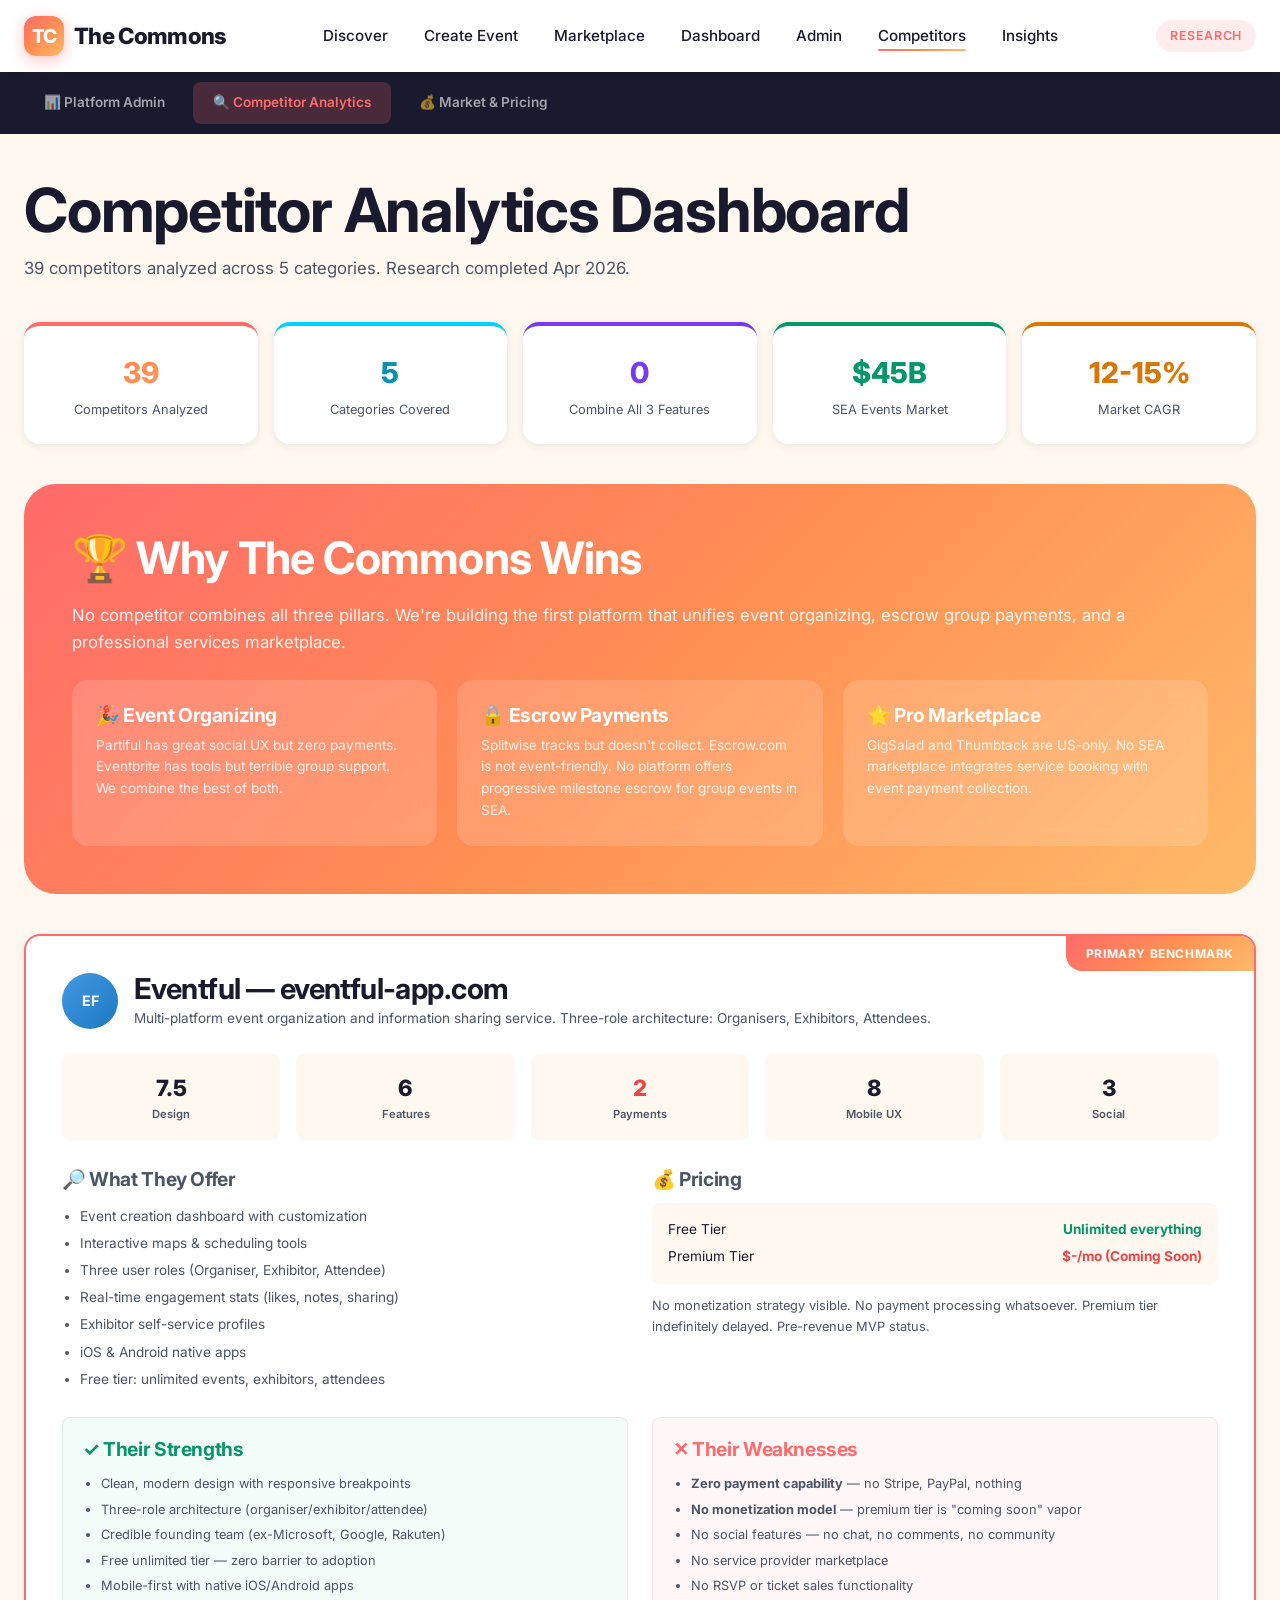
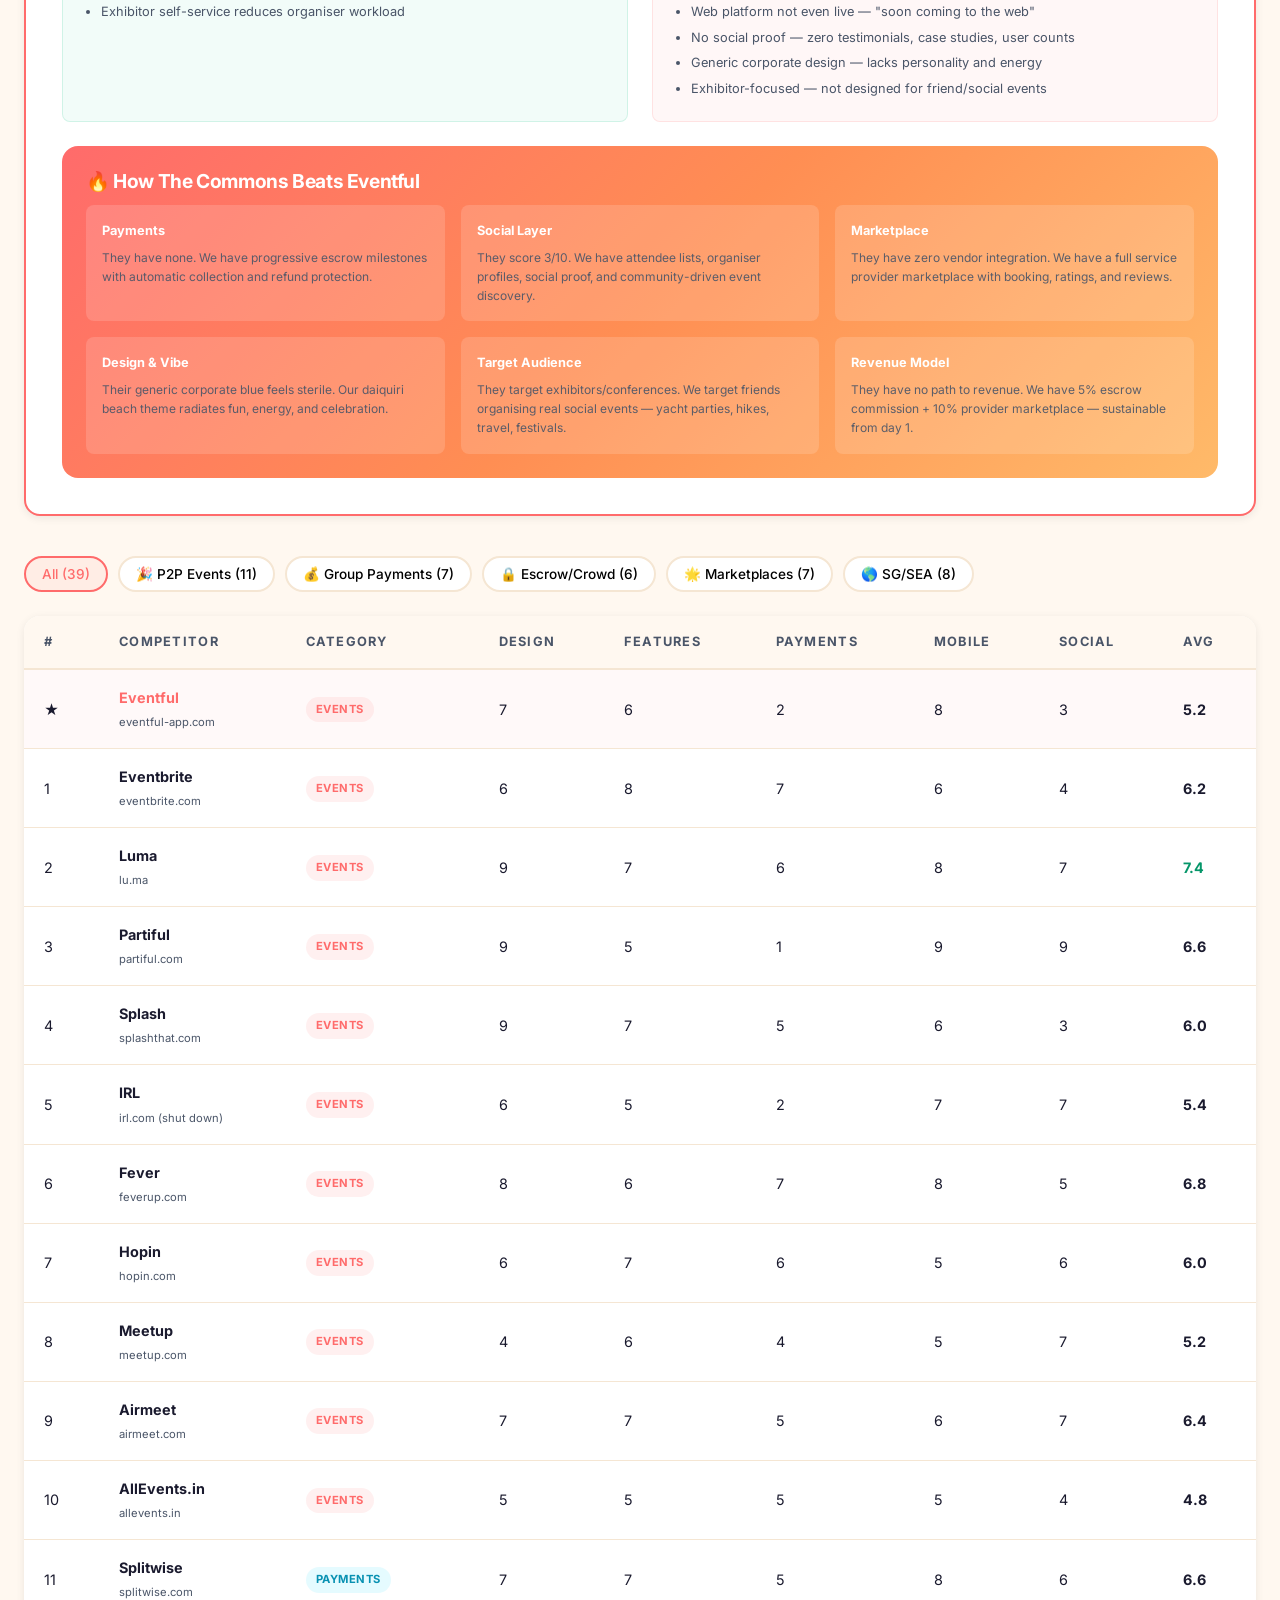
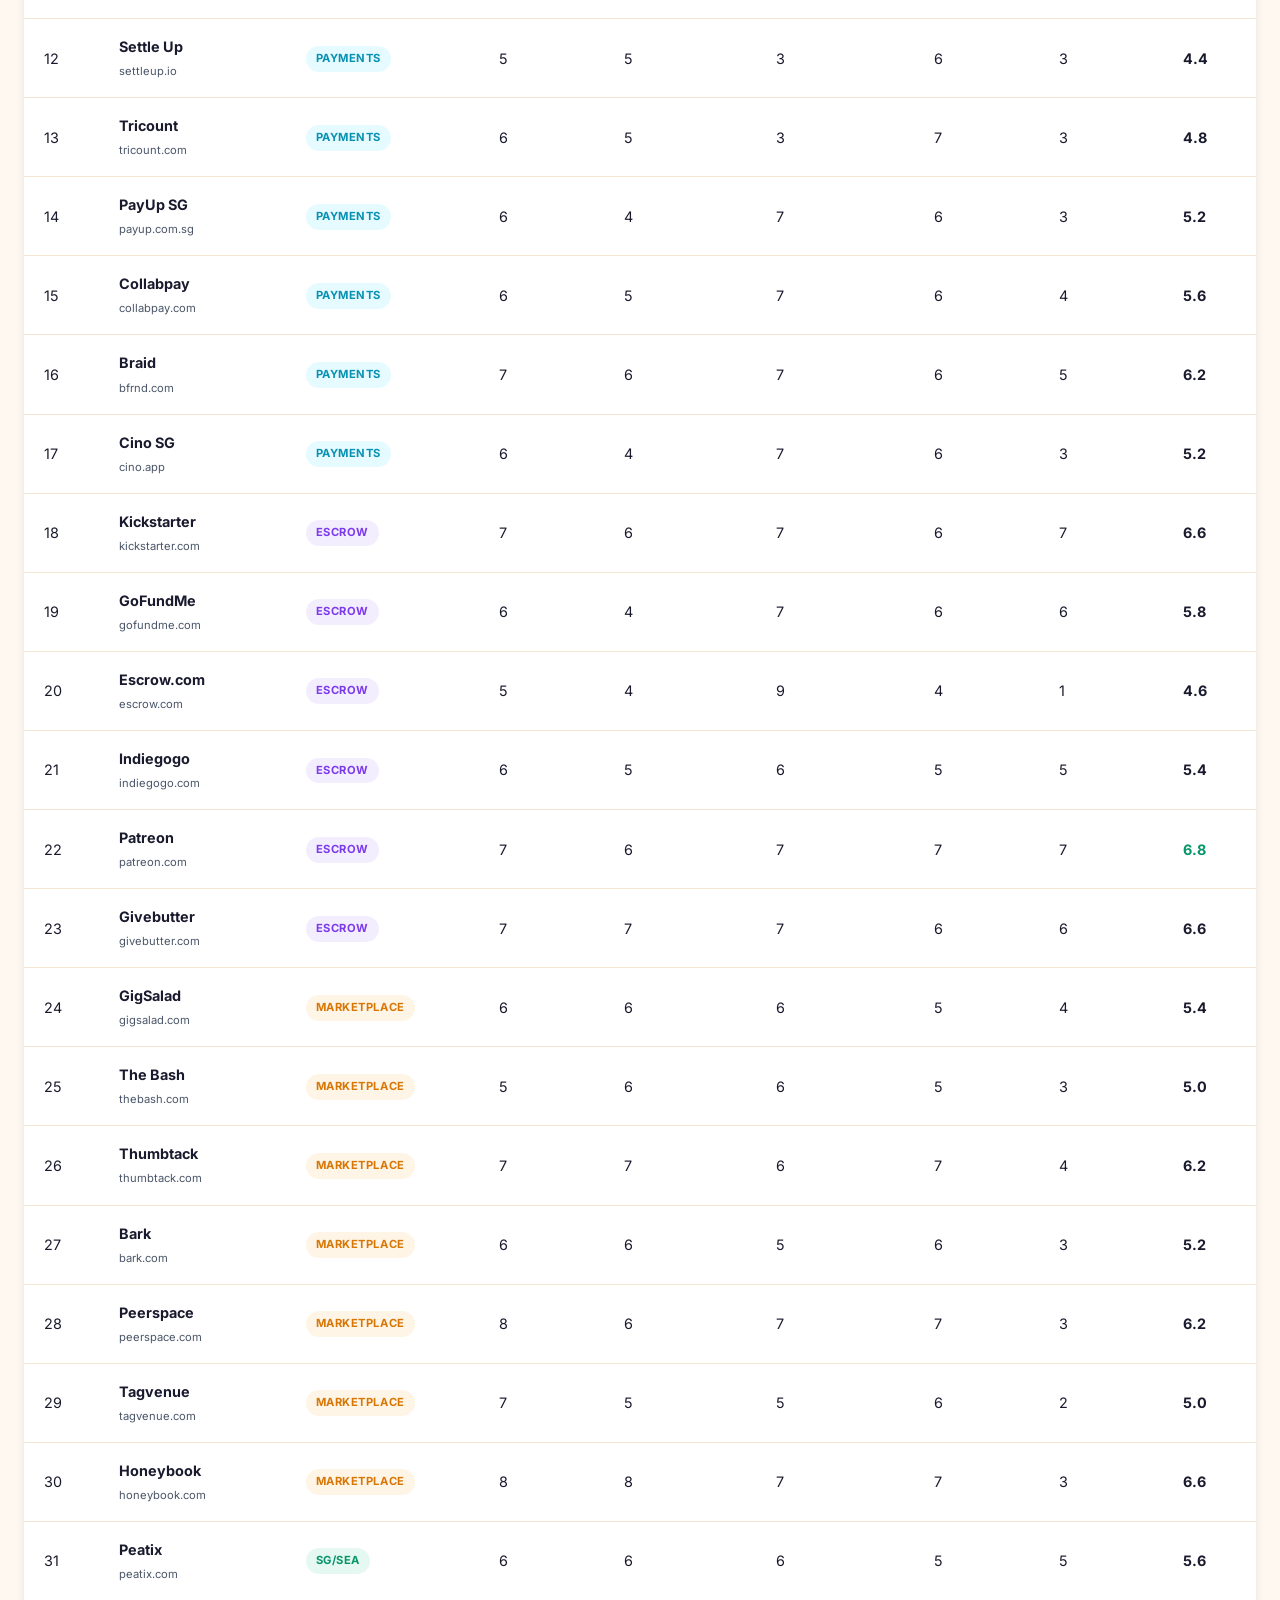
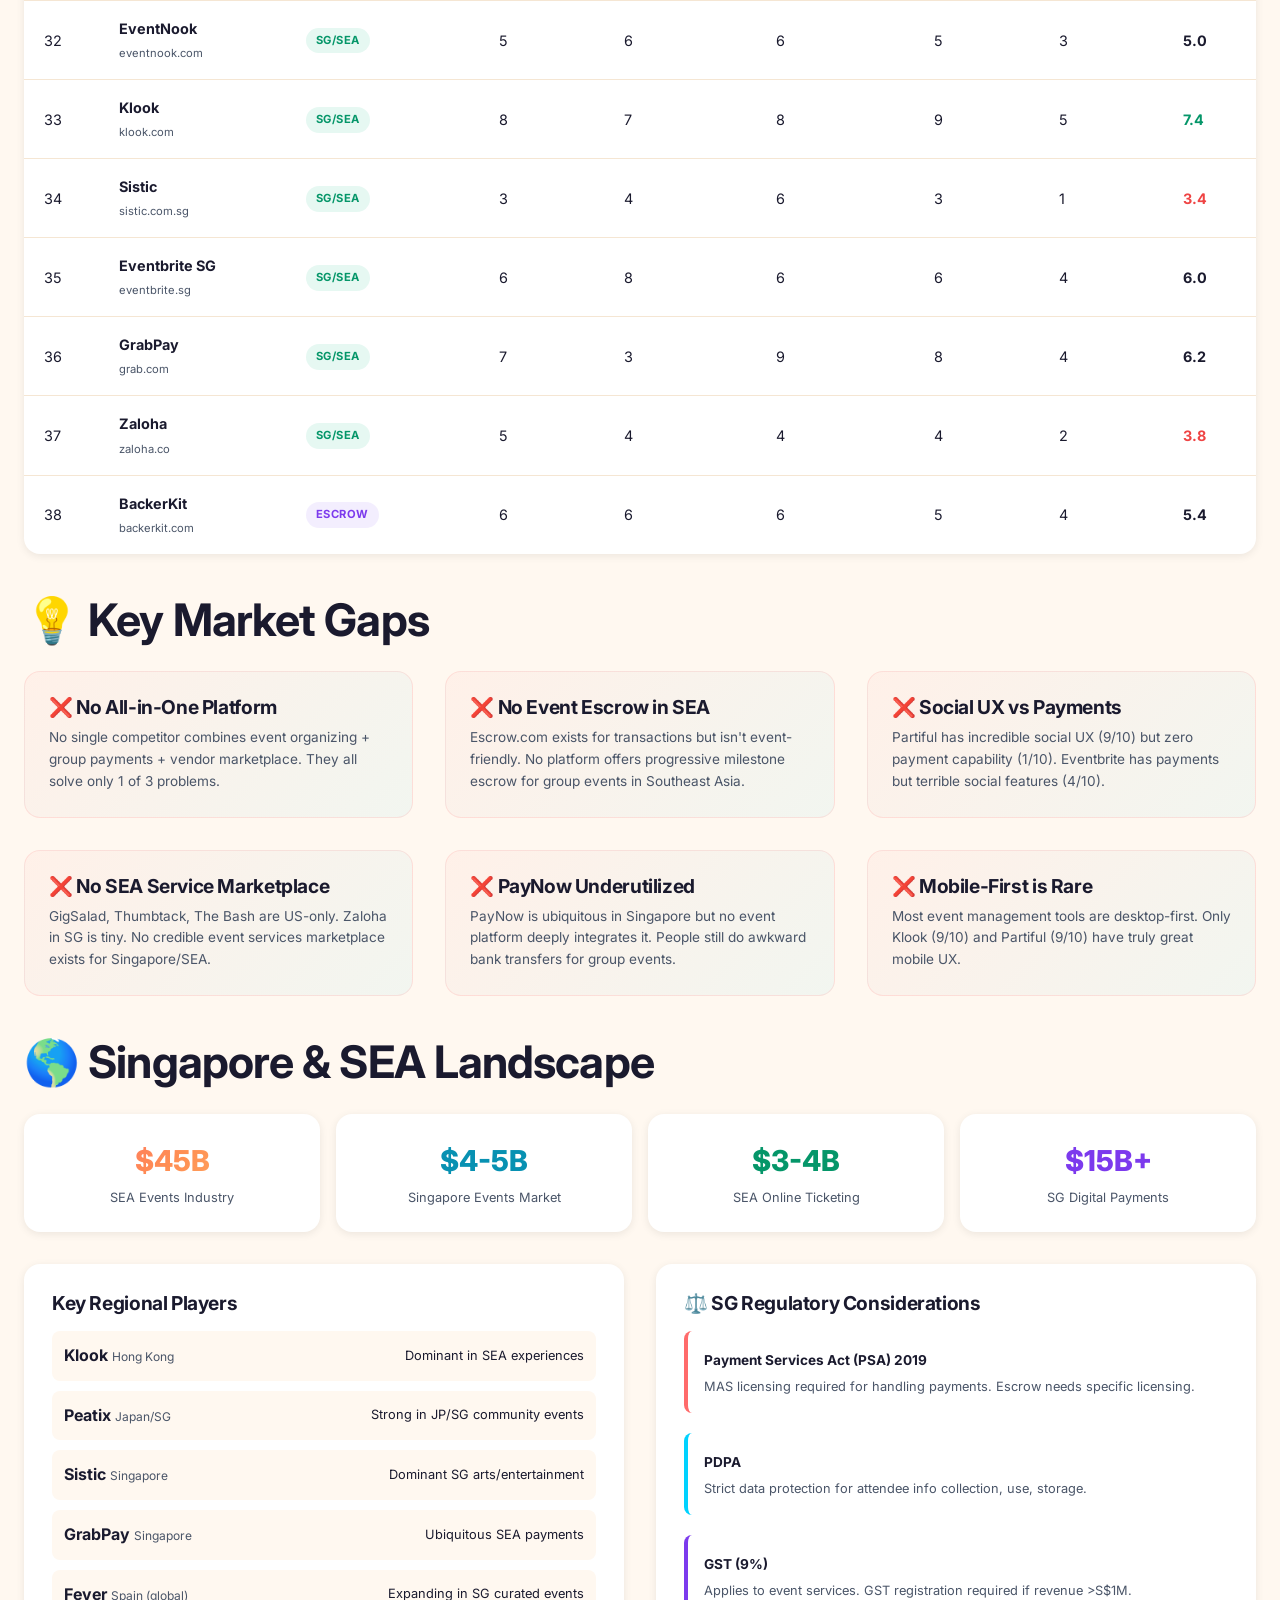
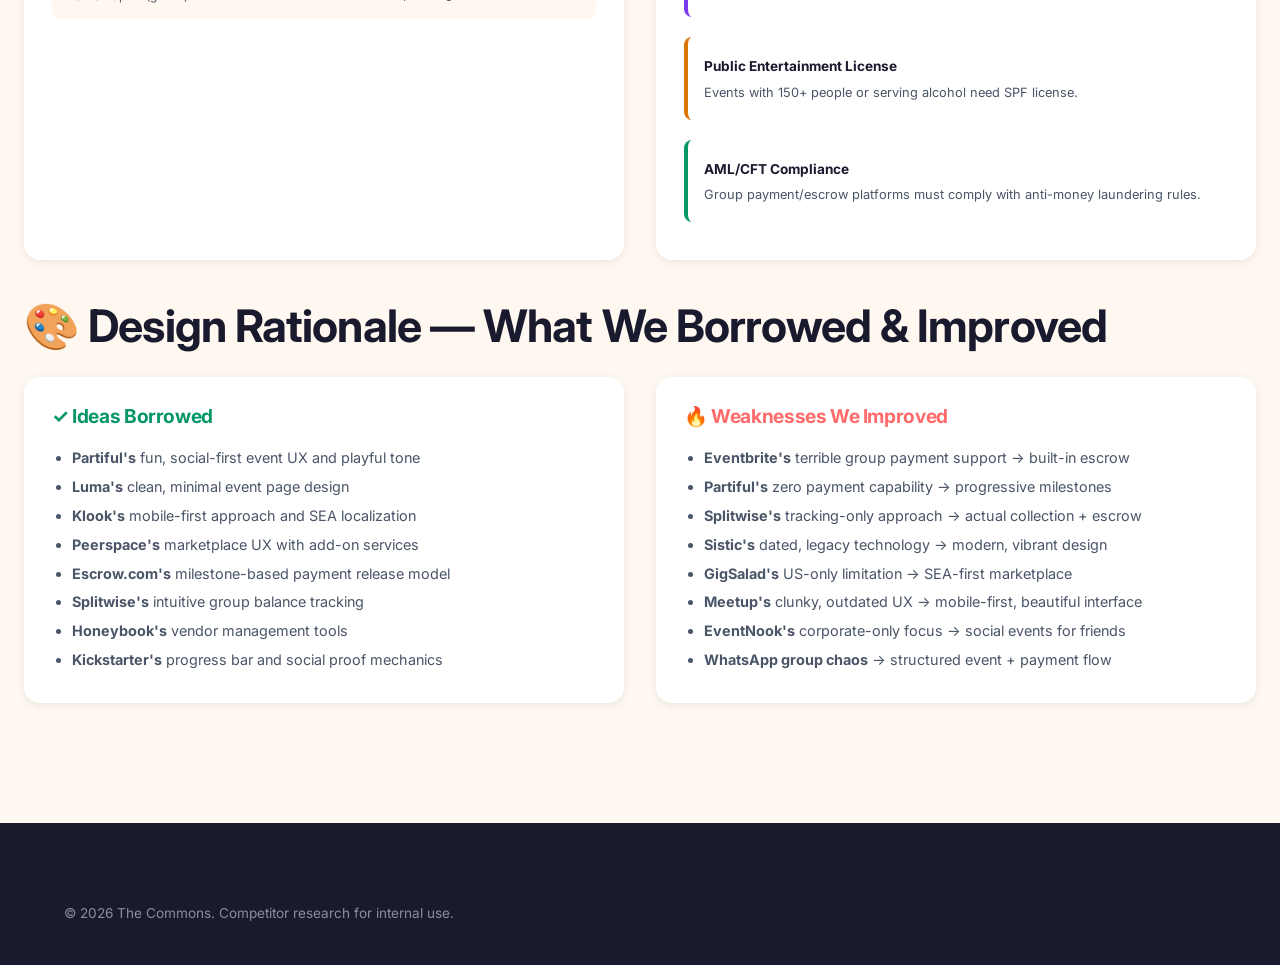
==== commit cfd08641: "Add Eventful deep-dive spotlight to competitor analytics Full analysis of eventful-app.com as primar" ====
--- a/admin-competitors.html
+++ b/admin-competitors.html
@@ -169,13 +169,13 @@
       <!-- Header -->
       <div style="margin-bottom: 40px;">
         <h1 style="margin-bottom: 8px;">Competitor Analytics Dashboard</h1>
-        <p style="font-size: 1.05rem;">38 competitors analyzed across 5 categories. Research completed Apr 2026.</p>
+        <p style="font-size: 1.05rem;">39 competitors analyzed across 5 categories. Research completed Apr 2026.</p>
       </div>
 
       <!-- Summary KPIs -->
       <div style="display: grid; grid-template-columns: repeat(5, 1fr); gap: 16px; margin-bottom: 40px;">
         <div class="market-stat" style="border-top: 4px solid var(--coral);">
-          <div class="value text-gradient">38</div>
+          <div class="value text-gradient">39</div>
           <div class="label">Competitors Analyzed</div>
         </div>
         <div class="market-stat" style="border-top: 4px solid var(--ocean);">
@@ -216,10 +216,133 @@
         </div>
       </div>
 
+      <!-- Eventful Deep-Dive Spotlight -->
+      <div class="card" style="padding: 36px; margin-bottom: 40px; border: 2px solid var(--coral); position: relative; overflow: hidden;">
+        <div style="position: absolute; top: 0; right: 0; background: var(--sunset-gradient); color: white; padding: 8px 20px; border-radius: 0 0 0 var(--radius-md); font-size: 0.75rem; font-weight: 700; text-transform: uppercase; letter-spacing: 0.05em;">Primary Benchmark</div>
+
+        <div style="display: flex; align-items: center; gap: 16px; margin-bottom: 24px;">
+          <div class="avatar avatar-lg" style="background: linear-gradient(135deg, #4199e1, #1e78c2); font-size: 0.9rem;">EF</div>
+          <div>
+            <h3 style="margin-bottom: 2px;">Eventful — eventful-app.com</h3>
+            <p style="font-size: 0.85rem; margin: 0;">Multi-platform event organization and information sharing service. Three-role architecture: Organisers, Exhibitors, Attendees.</p>
+          </div>
+        </div>
+
+        <!-- Score Comparison -->
+        <div style="display: grid; grid-template-columns: repeat(5, 1fr); gap: 16px; margin-bottom: 28px;">
+          <div style="text-align: center; padding: 16px; background: var(--sand); border-radius: var(--radius-sm);">
+            <div style="font-size: 1.4rem; font-weight: 800;">7.5</div>
+            <div style="font-size: 0.7rem; color: var(--slate); font-weight: 600;">Design</div>
+          </div>
+          <div style="text-align: center; padding: 16px; background: var(--sand); border-radius: var(--radius-sm);">
+            <div style="font-size: 1.4rem; font-weight: 800;">6</div>
+            <div style="font-size: 0.7rem; color: var(--slate); font-weight: 600;">Features</div>
+          </div>
+          <div style="text-align: center; padding: 16px; background: var(--sand); border-radius: var(--radius-sm);">
+            <div style="font-size: 1.4rem; font-weight: 800; color: #EF4444;">2</div>
+            <div style="font-size: 0.7rem; color: var(--slate); font-weight: 600;">Payments</div>
+          </div>
+          <div style="text-align: center; padding: 16px; background: var(--sand); border-radius: var(--radius-sm);">
+            <div style="font-size: 1.4rem; font-weight: 800;">8</div>
+            <div style="font-size: 0.7rem; color: var(--slate); font-weight: 600;">Mobile UX</div>
+          </div>
+          <div style="text-align: center; padding: 16px; background: var(--sand); border-radius: var(--radius-sm);">
+            <div style="font-size: 1.4rem; font-weight: 800;">3</div>
+            <div style="font-size: 0.7rem; color: var(--slate); font-weight: 600;">Social</div>
+          </div>
+        </div>
+
+        <div class="grid-2" style="gap: 24px; margin-bottom: 24px;">
+          <div>
+            <h4 style="margin-bottom: 12px; color: var(--slate);">&#128270; What They Offer</h4>
+            <ul style="padding-left: 18px; font-size: 0.85rem; line-height: 2; color: var(--slate);">
+              <li>Event creation dashboard with customization</li>
+              <li>Interactive maps & scheduling tools</li>
+              <li>Three user roles (Organiser, Exhibitor, Attendee)</li>
+              <li>Real-time engagement stats (likes, notes, sharing)</li>
+              <li>Exhibitor self-service profiles</li>
+              <li>iOS & Android native apps</li>
+              <li>Free tier: unlimited events, exhibitors, attendees</li>
+            </ul>
+          </div>
+          <div>
+            <h4 style="margin-bottom: 12px; color: var(--slate);">&#128176; Pricing</h4>
+            <div style="padding: 16px; background: var(--sand); border-radius: var(--radius-sm); margin-bottom: 12px;">
+              <div style="display: flex; justify-content: space-between; font-size: 0.85rem; margin-bottom: 6px;">
+                <span>Free Tier</span><strong style="color: #059669;">Unlimited everything</strong>
+              </div>
+              <div style="display: flex; justify-content: space-between; font-size: 0.85rem;">
+                <span>Premium Tier</span><strong style="color: #EF4444;">$-/mo (Coming Soon)</strong>
+              </div>
+            </div>
+            <p style="font-size: 0.8rem; color: var(--slate);">No monetization strategy visible. No payment processing whatsoever. Premium tier indefinitely delayed. Pre-revenue MVP status.</p>
+          </div>
+        </div>
+
+        <div class="grid-2" style="gap: 24px; margin-bottom: 24px;">
+          <div style="background: rgba(16,185,129,0.05); border: 1px solid rgba(16,185,129,0.15); border-radius: var(--radius-sm); padding: 20px;">
+            <h4 style="margin-bottom: 10px; color: #059669;">&#10003; Their Strengths</h4>
+            <ul style="padding-left: 18px; font-size: 0.8rem; line-height: 2; color: var(--slate);">
+              <li>Clean, modern design with responsive breakpoints</li>
+              <li>Three-role architecture (organiser/exhibitor/attendee)</li>
+              <li>Credible founding team (ex-Microsoft, Google, Rakuten)</li>
+              <li>Free unlimited tier — zero barrier to adoption</li>
+              <li>Mobile-first with native iOS/Android apps</li>
+              <li>Exhibitor self-service reduces organiser workload</li>
+            </ul>
+          </div>
+          <div style="background: rgba(255,107,107,0.05); border: 1px solid rgba(255,107,107,0.15); border-radius: var(--radius-sm); padding: 20px;">
+            <h4 style="margin-bottom: 10px; color: var(--coral);">&#10005; Their Weaknesses</h4>
+            <ul style="padding-left: 18px; font-size: 0.8rem; line-height: 2; color: var(--slate);">
+              <li><strong>Zero payment capability</strong> — no Stripe, PayPal, nothing</li>
+              <li><strong>No monetization model</strong> — premium tier is "coming soon" vapor</li>
+              <li>No social features — no chat, no comments, no community</li>
+              <li>No service provider marketplace</li>
+              <li>No RSVP or ticket sales functionality</li>
+              <li>Web platform not even live — "soon coming to the web"</li>
+              <li>No social proof — zero testimonials, case studies, user counts</li>
+              <li>Generic corporate design — lacks personality and energy</li>
+              <li>Exhibitor-focused — not designed for friend/social events</li>
+            </ul>
+          </div>
+        </div>
+
+        <!-- How The Commons Beats Eventful -->
+        <div style="background: var(--sunset-gradient); border-radius: var(--radius-md); padding: 24px; color: white;">
+          <h4 style="margin-bottom: 12px;">&#128293; How The Commons Beats Eventful</h4>
+          <div style="display: grid; grid-template-columns: repeat(3, 1fr); gap: 16px;">
+            <div style="background: rgba(255,255,255,0.15); border-radius: var(--radius-sm); padding: 16px;">
+              <div style="font-size: 0.8rem; font-weight: 700; margin-bottom: 6px;">Payments</div>
+              <p style="font-size: 0.75rem; opacity: 0.9;">They have none. We have progressive escrow milestones with automatic collection and refund protection.</p>
+            </div>
+            <div style="background: rgba(255,255,255,0.15); border-radius: var(--radius-sm); padding: 16px;">
+              <div style="font-size: 0.8rem; font-weight: 700; margin-bottom: 6px;">Social Layer</div>
+              <p style="font-size: 0.75rem; opacity: 0.9;">They score 3/10. We have attendee lists, organiser profiles, social proof, and community-driven event discovery.</p>
+            </div>
+            <div style="background: rgba(255,255,255,0.15); border-radius: var(--radius-sm); padding: 16px;">
+              <div style="font-size: 0.8rem; font-weight: 700; margin-bottom: 6px;">Marketplace</div>
+              <p style="font-size: 0.75rem; opacity: 0.9;">They have zero vendor integration. We have a full service provider marketplace with booking, ratings, and reviews.</p>
+            </div>
+            <div style="background: rgba(255,255,255,0.15); border-radius: var(--radius-sm); padding: 16px;">
+              <div style="font-size: 0.8rem; font-weight: 700; margin-bottom: 6px;">Design & Vibe</div>
+              <p style="font-size: 0.75rem; opacity: 0.9;">Their generic corporate blue feels sterile. Our daiquiri beach theme radiates fun, energy, and celebration.</p>
+            </div>
+            <div style="background: rgba(255,255,255,0.15); border-radius: var(--radius-sm); padding: 16px;">
+              <div style="font-size: 0.8rem; font-weight: 700; margin-bottom: 6px;">Target Audience</div>
+              <p style="font-size: 0.75rem; opacity: 0.9;">They target exhibitors/conferences. We target friends organising real social events — yacht parties, hikes, travel, festivals.</p>
+            </div>
+            <div style="background: rgba(255,255,255,0.15); border-radius: var(--radius-sm); padding: 16px;">
+              <div style="font-size: 0.8rem; font-weight: 700; margin-bottom: 6px;">Revenue Model</div>
+              <p style="font-size: 0.75rem; opacity: 0.9;">They have no path to revenue. We have 5% escrow commission + 10% provider marketplace — sustainable from day 1.</p>
+            </div>
+          </div>
+        </div>
+      </div>
+
       <!-- Category Filter -->
       <div style="display: flex; gap: 10px; flex-wrap: wrap; margin-bottom: 24px;">
-        <button class="category-tag active" onclick="filterCompetitors(this, 'all')">All (38)</button>
-        <button class="category-tag" onclick="filterCompetitors(this, 'events')">&#127881; P2P Events (10)</button>
+        <button class="category-tag active" onclick="filterCompetitors(this, 'all')">All (39)</button>
+        <button class="category-tag" onclick="filterCompetitors(this, 'events')">&#127881; P2P Events (11)</button>
         <button class="category-tag" onclick="filterCompetitors(this, 'payments')">&#128176; Group Payments (7)</button>
         <button class="category-tag" onclick="filterCompetitors(this, 'escrow')">&#128274; Escrow/Crowd (6)</button>
         <button class="category-tag" onclick="filterCompetitors(this, 'marketplace')">&#127775; Marketplaces (7)</button>
@@ -243,6 +366,7 @@
             </tr>
           </thead>
           <tbody>
+            <tr data-cat="events" style="background: rgba(255,107,107,0.04);"><td>&#9733;</td><td><strong style="color: var(--coral);">Eventful</strong><br><span style="font-size:0.7rem;color:var(--slate)">eventful-app.com</span></td><td><span class="cat-badge cat-events">Events</span></td><td>7</td><td>6</td><td>2</td><td>8</td><td>3</td><td><strong>5.2</strong></td></tr>
             <tr data-cat="events"><td>1</td><td><strong>Eventbrite</strong><br><span style="font-size:0.7rem;color:var(--slate)">eventbrite.com</span></td><td><span class="cat-badge cat-events">Events</span></td><td>6</td><td>8</td><td>7</td><td>6</td><td>4</td><td><strong>6.2</strong></td></tr>
             <tr data-cat="events"><td>2</td><td><strong>Luma</strong><br><span style="font-size:0.7rem;color:var(--slate)">lu.ma</span></td><td><span class="cat-badge cat-events">Events</span></td><td>9</td><td>7</td><td>6</td><td>8</td><td>7</td><td><strong style="color:#059669">7.4</strong></td></tr>
             <tr data-cat="events"><td>3</td><td><strong>Partiful</strong><br><span style="font-size:0.7rem;color:var(--slate)">partiful.com</span></td><td><span class="cat-badge cat-events">Events</span></td><td>9</td><td>5</td><td>1</td><td>9</td><td>9</td><td><strong>6.6</strong></td></tr>
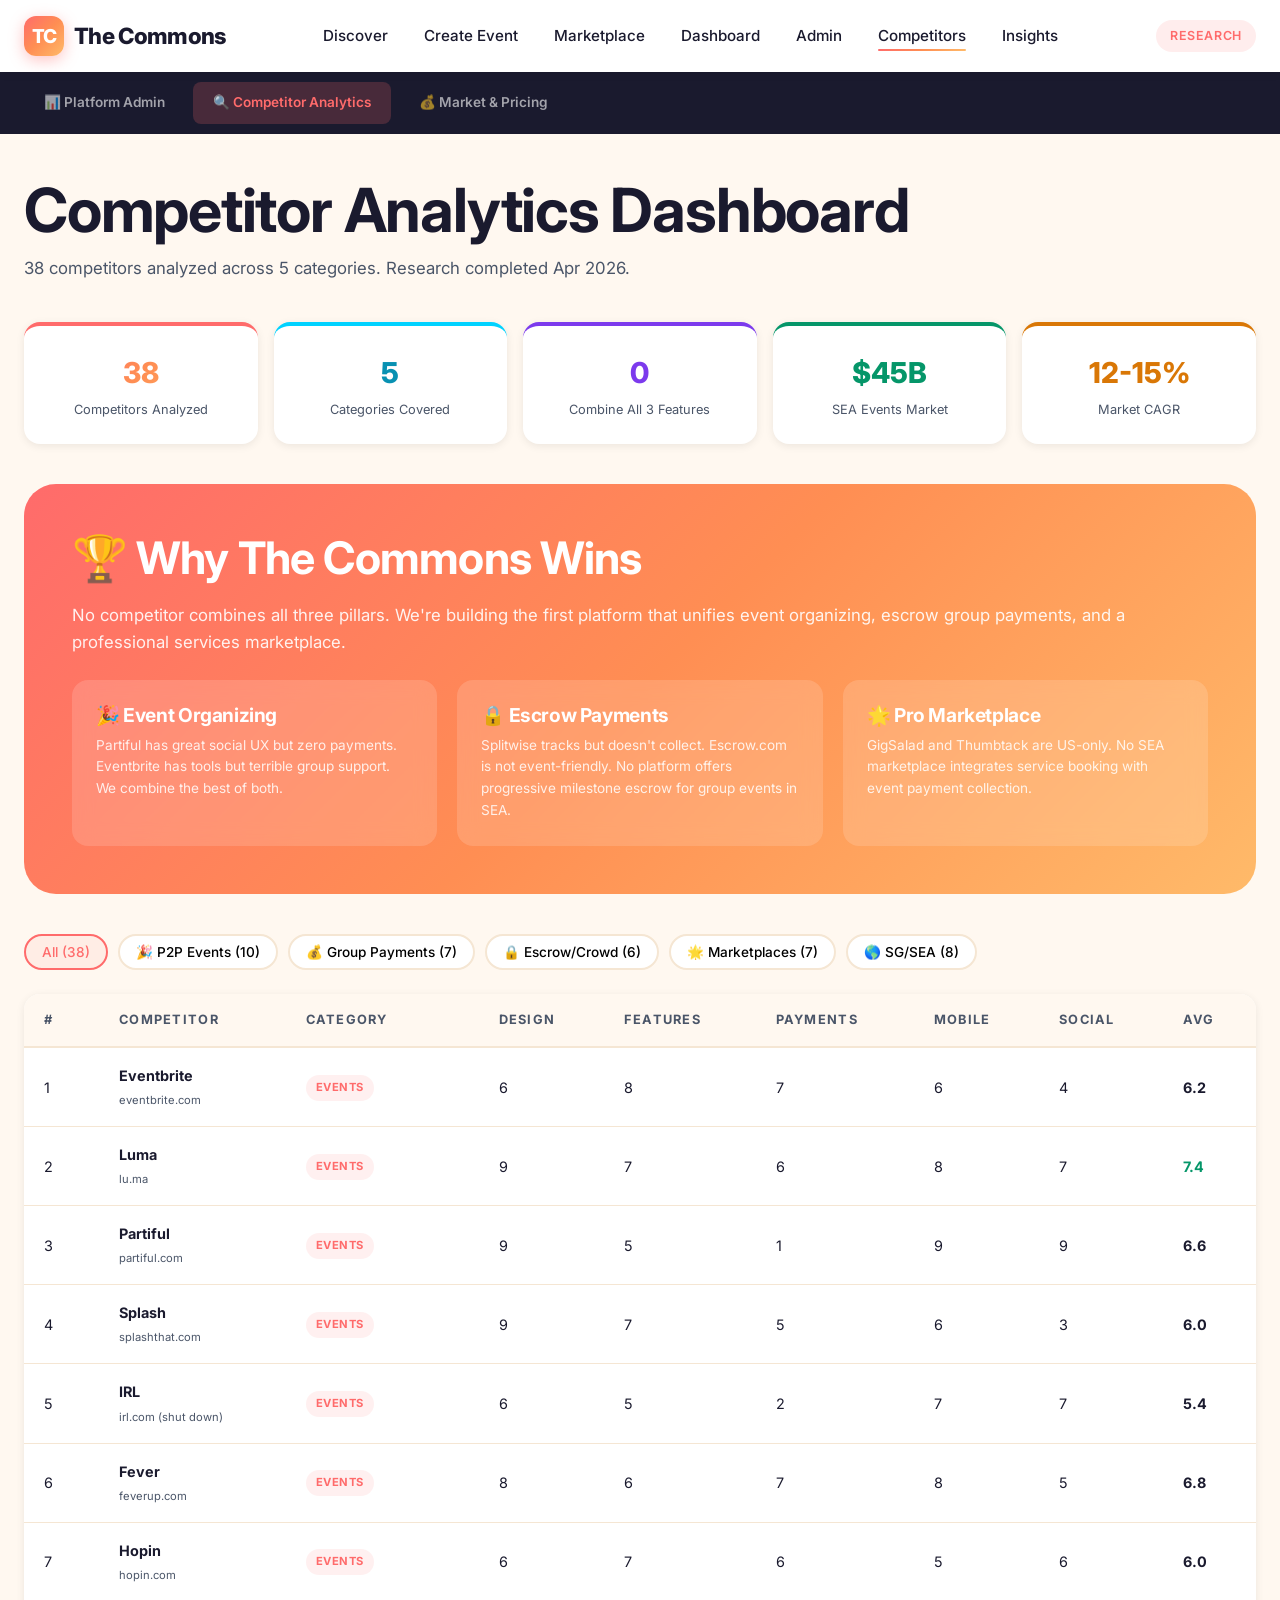
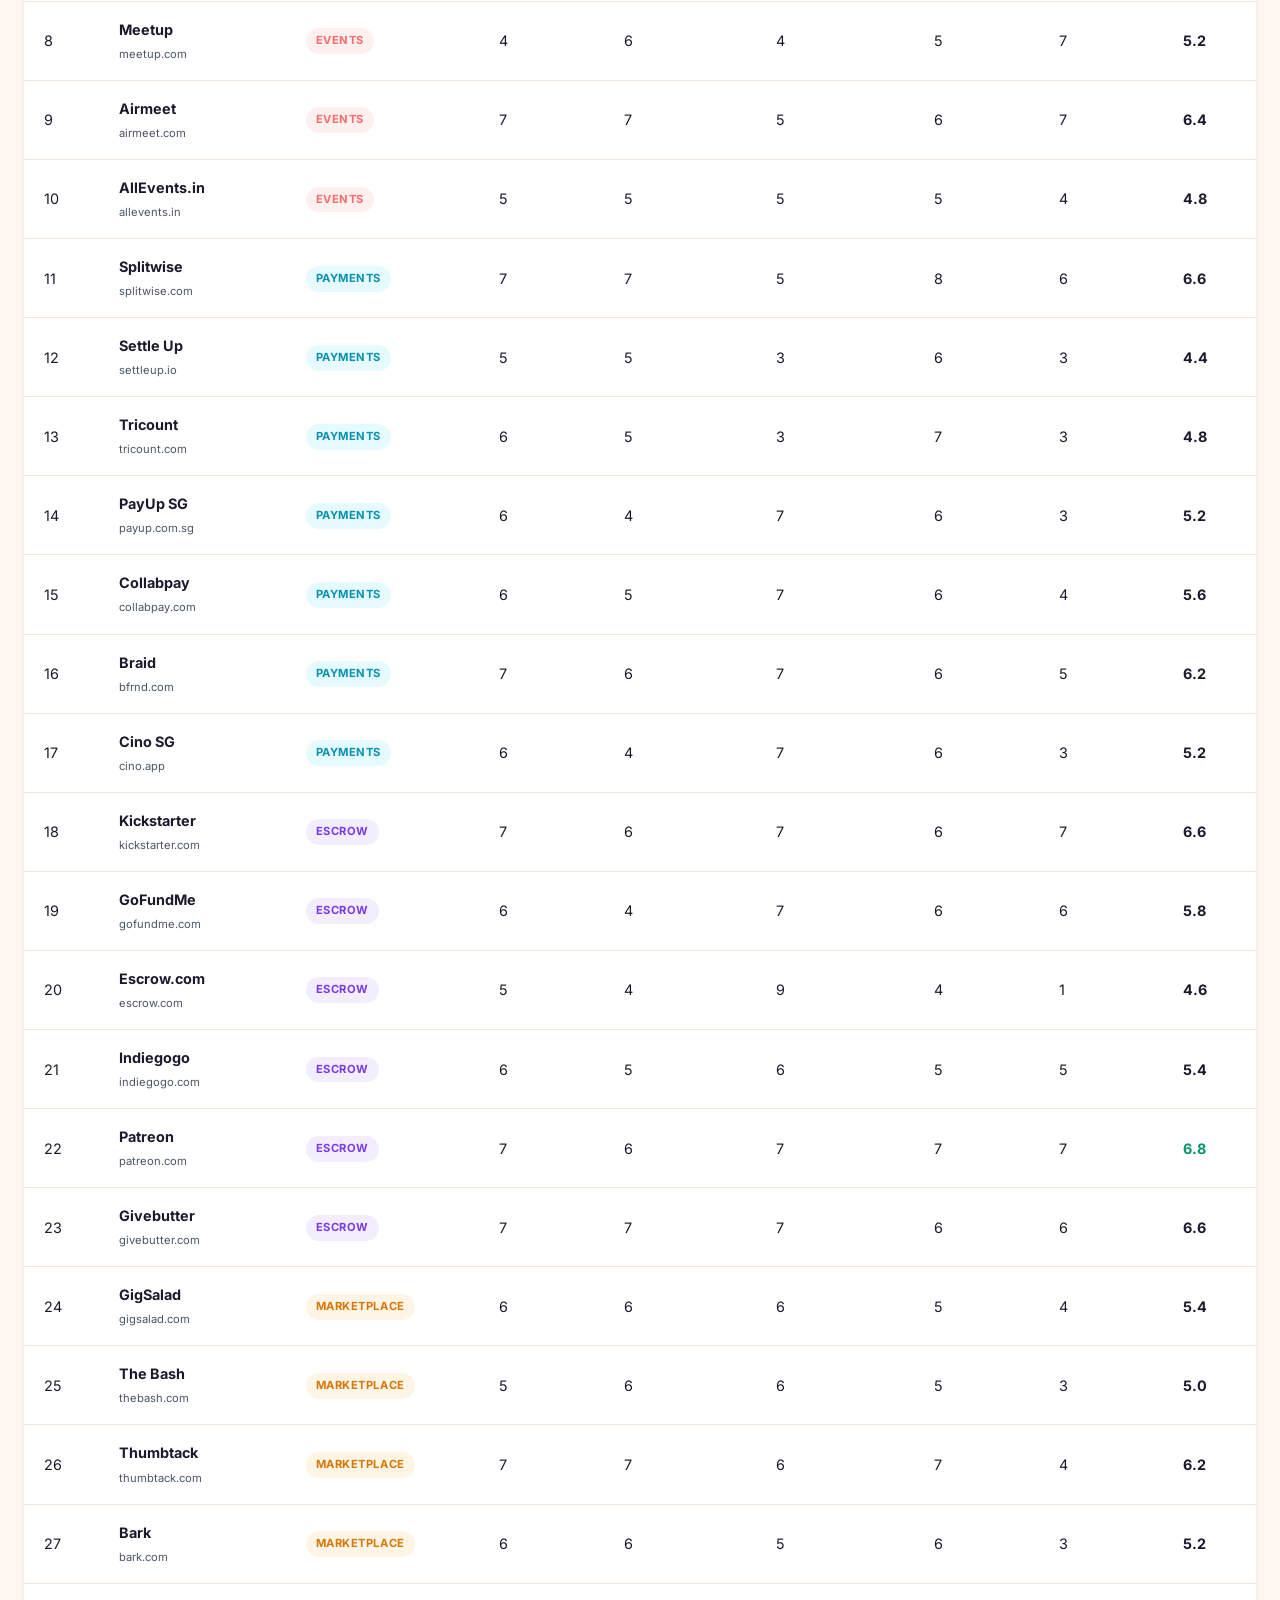
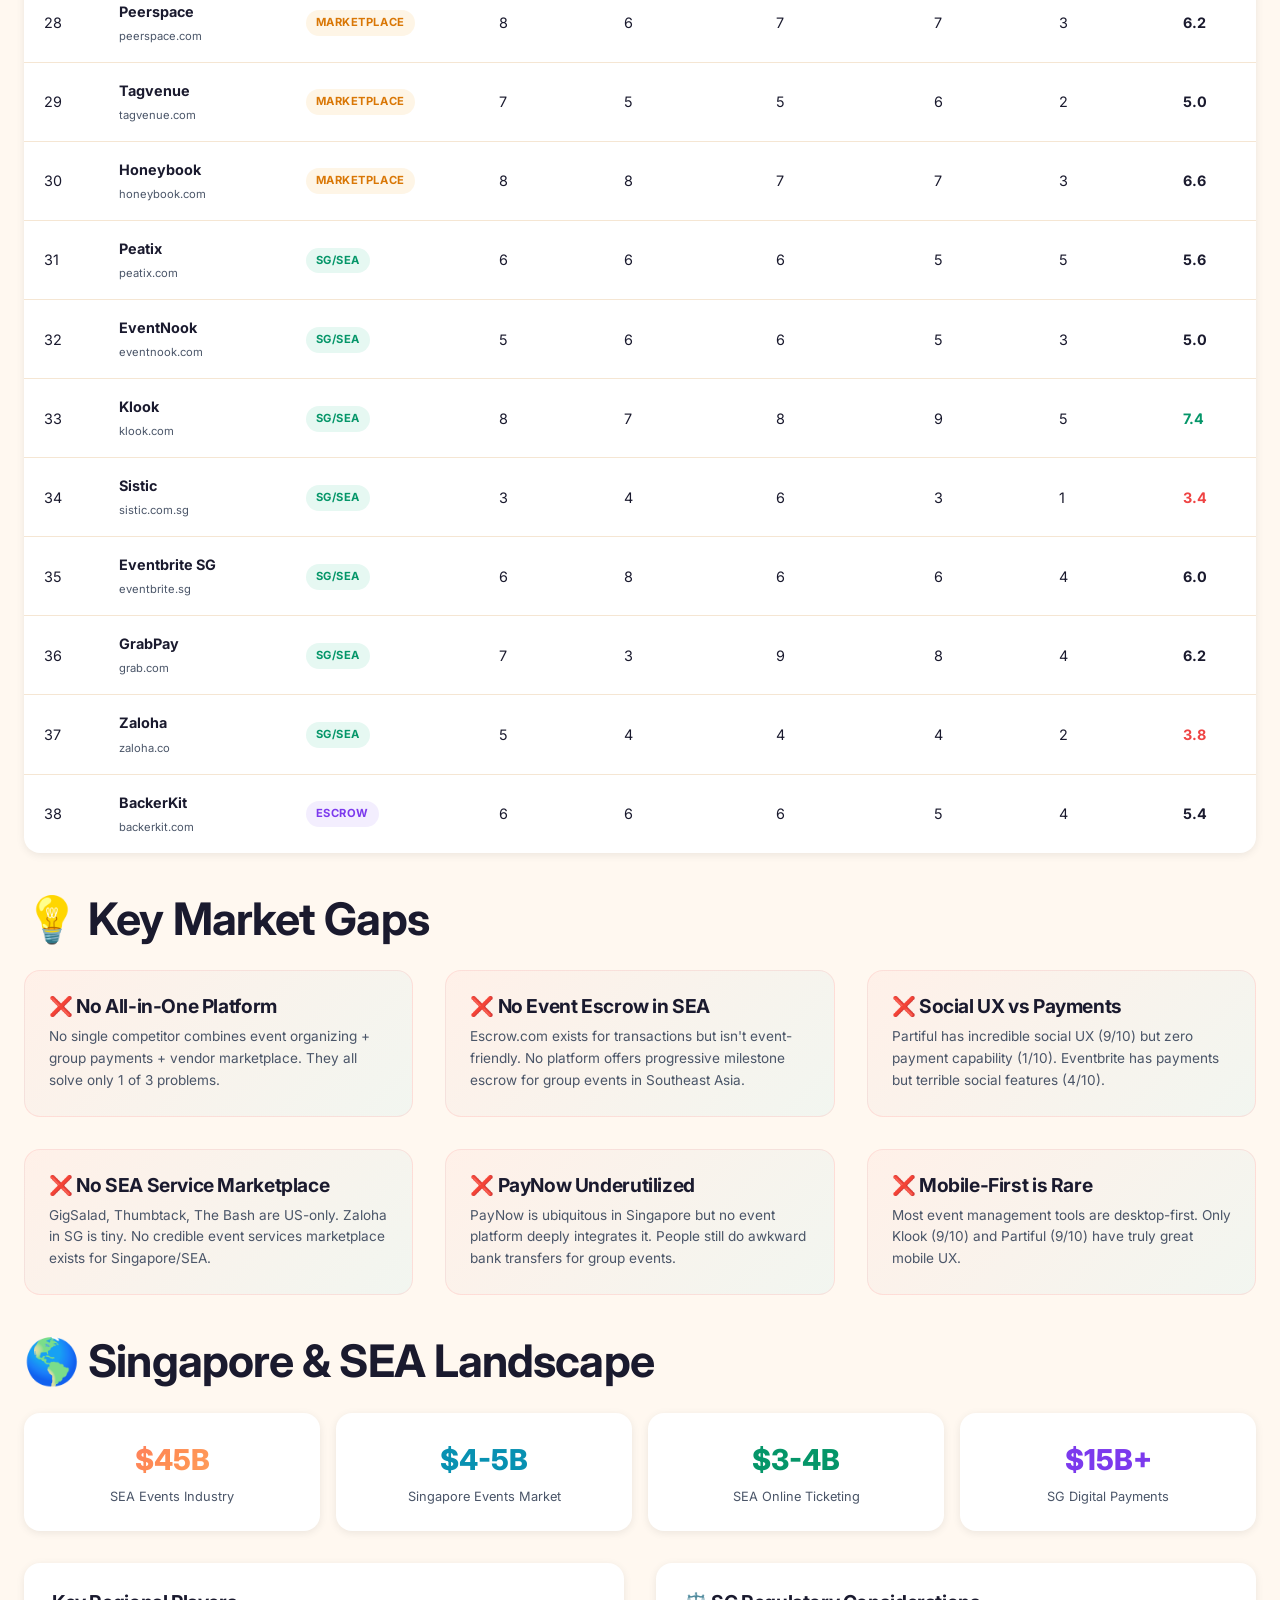
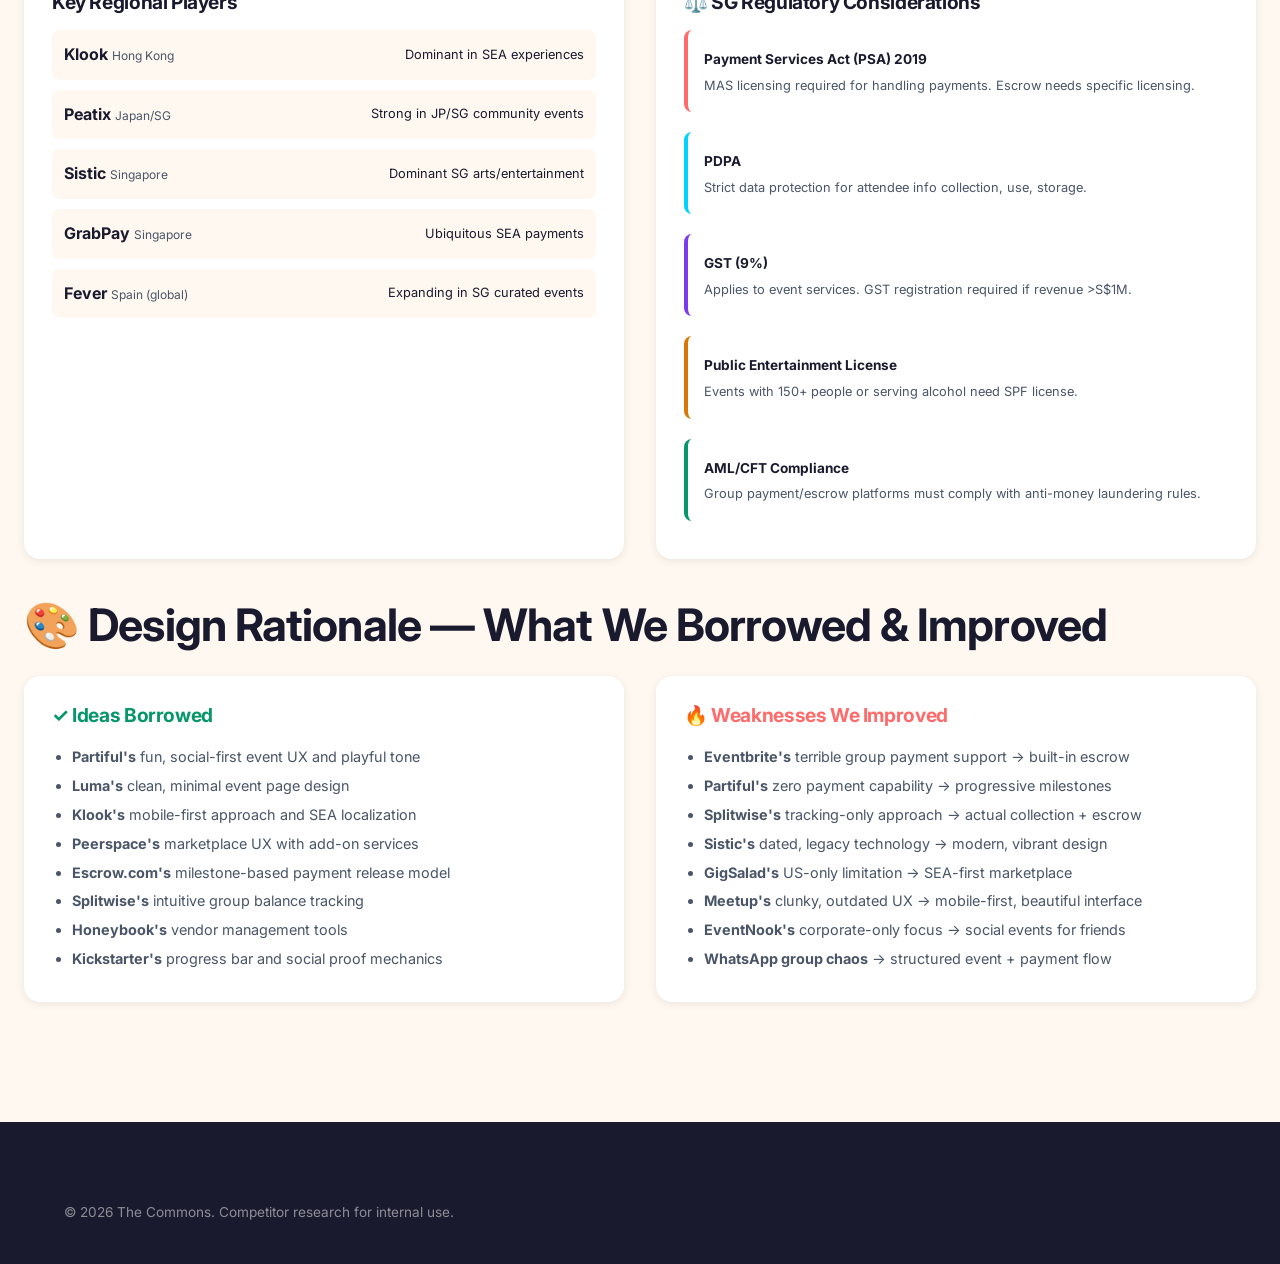
==== commit 2a20a9d3: "Remove Eventful comparison benchmark from competitor analytics Removed the deep-dive spotlight card " ====
--- a/admin-competitors.html
+++ b/admin-competitors.html
@@ -169,13 +169,13 @@
       <!-- Header -->
       <div style="margin-bottom: 40px;">
         <h1 style="margin-bottom: 8px;">Competitor Analytics Dashboard</h1>
-        <p style="font-size: 1.05rem;">39 competitors analyzed across 5 categories. Research completed Apr 2026.</p>
+        <p style="font-size: 1.05rem;">38 competitors analyzed across 5 categories. Research completed Apr 2026.</p>
       </div>
 
       <!-- Summary KPIs -->
       <div style="display: grid; grid-template-columns: repeat(5, 1fr); gap: 16px; margin-bottom: 40px;">
         <div class="market-stat" style="border-top: 4px solid var(--coral);">
-          <div class="value text-gradient">39</div>
+          <div class="value text-gradient">38</div>
           <div class="label">Competitors Analyzed</div>
         </div>
         <div class="market-stat" style="border-top: 4px solid var(--ocean);">
@@ -216,133 +216,10 @@
         </div>
       </div>
 
-      <!-- Eventful Deep-Dive Spotlight -->
-      <div class="card" style="padding: 36px; margin-bottom: 40px; border: 2px solid var(--coral); position: relative; overflow: hidden;">
-        <div style="position: absolute; top: 0; right: 0; background: var(--sunset-gradient); color: white; padding: 8px 20px; border-radius: 0 0 0 var(--radius-md); font-size: 0.75rem; font-weight: 700; text-transform: uppercase; letter-spacing: 0.05em;">Primary Benchmark</div>
-
-        <div style="display: flex; align-items: center; gap: 16px; margin-bottom: 24px;">
-          <div class="avatar avatar-lg" style="background: linear-gradient(135deg, #4199e1, #1e78c2); font-size: 0.9rem;">EF</div>
-          <div>
-            <h3 style="margin-bottom: 2px;">Eventful — eventful-app.com</h3>
-            <p style="font-size: 0.85rem; margin: 0;">Multi-platform event organization and information sharing service. Three-role architecture: Organisers, Exhibitors, Attendees.</p>
-          </div>
-        </div>
-
-        <!-- Score Comparison -->
-        <div style="display: grid; grid-template-columns: repeat(5, 1fr); gap: 16px; margin-bottom: 28px;">
-          <div style="text-align: center; padding: 16px; background: var(--sand); border-radius: var(--radius-sm);">
-            <div style="font-size: 1.4rem; font-weight: 800;">7.5</div>
-            <div style="font-size: 0.7rem; color: var(--slate); font-weight: 600;">Design</div>
-          </div>
-          <div style="text-align: center; padding: 16px; background: var(--sand); border-radius: var(--radius-sm);">
-            <div style="font-size: 1.4rem; font-weight: 800;">6</div>
-            <div style="font-size: 0.7rem; color: var(--slate); font-weight: 600;">Features</div>
-          </div>
-          <div style="text-align: center; padding: 16px; background: var(--sand); border-radius: var(--radius-sm);">
-            <div style="font-size: 1.4rem; font-weight: 800; color: #EF4444;">2</div>
-            <div style="font-size: 0.7rem; color: var(--slate); font-weight: 600;">Payments</div>
-          </div>
-          <div style="text-align: center; padding: 16px; background: var(--sand); border-radius: var(--radius-sm);">
-            <div style="font-size: 1.4rem; font-weight: 800;">8</div>
-            <div style="font-size: 0.7rem; color: var(--slate); font-weight: 600;">Mobile UX</div>
-          </div>
-          <div style="text-align: center; padding: 16px; background: var(--sand); border-radius: var(--radius-sm);">
-            <div style="font-size: 1.4rem; font-weight: 800;">3</div>
-            <div style="font-size: 0.7rem; color: var(--slate); font-weight: 600;">Social</div>
-          </div>
-        </div>
-
-        <div class="grid-2" style="gap: 24px; margin-bottom: 24px;">
-          <div>
-            <h4 style="margin-bottom: 12px; color: var(--slate);">&#128270; What They Offer</h4>
-            <ul style="padding-left: 18px; font-size: 0.85rem; line-height: 2; color: var(--slate);">
-              <li>Event creation dashboard with customization</li>
-              <li>Interactive maps & scheduling tools</li>
-              <li>Three user roles (Organiser, Exhibitor, Attendee)</li>
-              <li>Real-time engagement stats (likes, notes, sharing)</li>
-              <li>Exhibitor self-service profiles</li>
-              <li>iOS & Android native apps</li>
-              <li>Free tier: unlimited events, exhibitors, attendees</li>
-            </ul>
-          </div>
-          <div>
-            <h4 style="margin-bottom: 12px; color: var(--slate);">&#128176; Pricing</h4>
-            <div style="padding: 16px; background: var(--sand); border-radius: var(--radius-sm); margin-bottom: 12px;">
-              <div style="display: flex; justify-content: space-between; font-size: 0.85rem; margin-bottom: 6px;">
-                <span>Free Tier</span><strong style="color: #059669;">Unlimited everything</strong>
-              </div>
-              <div style="display: flex; justify-content: space-between; font-size: 0.85rem;">
-                <span>Premium Tier</span><strong style="color: #EF4444;">$-/mo (Coming Soon)</strong>
-              </div>
-            </div>
-            <p style="font-size: 0.8rem; color: var(--slate);">No monetization strategy visible. No payment processing whatsoever. Premium tier indefinitely delayed. Pre-revenue MVP status.</p>
-          </div>
-        </div>
-
-        <div class="grid-2" style="gap: 24px; margin-bottom: 24px;">
-          <div style="background: rgba(16,185,129,0.05); border: 1px solid rgba(16,185,129,0.15); border-radius: var(--radius-sm); padding: 20px;">
-            <h4 style="margin-bottom: 10px; color: #059669;">&#10003; Their Strengths</h4>
-            <ul style="padding-left: 18px; font-size: 0.8rem; line-height: 2; color: var(--slate);">
-              <li>Clean, modern design with responsive breakpoints</li>
-              <li>Three-role architecture (organiser/exhibitor/attendee)</li>
-              <li>Credible founding team (ex-Microsoft, Google, Rakuten)</li>
-              <li>Free unlimited tier — zero barrier to adoption</li>
-              <li>Mobile-first with native iOS/Android apps</li>
-              <li>Exhibitor self-service reduces organiser workload</li>
-            </ul>
-          </div>
-          <div style="background: rgba(255,107,107,0.05); border: 1px solid rgba(255,107,107,0.15); border-radius: var(--radius-sm); padding: 20px;">
-            <h4 style="margin-bottom: 10px; color: var(--coral);">&#10005; Their Weaknesses</h4>
-            <ul style="padding-left: 18px; font-size: 0.8rem; line-height: 2; color: var(--slate);">
-              <li><strong>Zero payment capability</strong> — no Stripe, PayPal, nothing</li>
-              <li><strong>No monetization model</strong> — premium tier is "coming soon" vapor</li>
-              <li>No social features — no chat, no comments, no community</li>
-              <li>No service provider marketplace</li>
-              <li>No RSVP or ticket sales functionality</li>
-              <li>Web platform not even live — "soon coming to the web"</li>
-              <li>No social proof — zero testimonials, case studies, user counts</li>
-              <li>Generic corporate design — lacks personality and energy</li>
-              <li>Exhibitor-focused — not designed for friend/social events</li>
-            </ul>
-          </div>
-        </div>
-
-        <!-- How The Commons Beats Eventful -->
-        <div style="background: var(--sunset-gradient); border-radius: var(--radius-md); padding: 24px; color: white;">
-          <h4 style="margin-bottom: 12px;">&#128293; How The Commons Beats Eventful</h4>
-          <div style="display: grid; grid-template-columns: repeat(3, 1fr); gap: 16px;">
-            <div style="background: rgba(255,255,255,0.15); border-radius: var(--radius-sm); padding: 16px;">
-              <div style="font-size: 0.8rem; font-weight: 700; margin-bottom: 6px;">Payments</div>
-              <p style="font-size: 0.75rem; opacity: 0.9;">They have none. We have progressive escrow milestones with automatic collection and refund protection.</p>
-            </div>
-            <div style="background: rgba(255,255,255,0.15); border-radius: var(--radius-sm); padding: 16px;">
-              <div style="font-size: 0.8rem; font-weight: 700; margin-bottom: 6px;">Social Layer</div>
-              <p style="font-size: 0.75rem; opacity: 0.9;">They score 3/10. We have attendee lists, organiser profiles, social proof, and community-driven event discovery.</p>
-            </div>
-            <div style="background: rgba(255,255,255,0.15); border-radius: var(--radius-sm); padding: 16px;">
-              <div style="font-size: 0.8rem; font-weight: 700; margin-bottom: 6px;">Marketplace</div>
-              <p style="font-size: 0.75rem; opacity: 0.9;">They have zero vendor integration. We have a full service provider marketplace with booking, ratings, and reviews.</p>
-            </div>
-            <div style="background: rgba(255,255,255,0.15); border-radius: var(--radius-sm); padding: 16px;">
-              <div style="font-size: 0.8rem; font-weight: 700; margin-bottom: 6px;">Design & Vibe</div>
-              <p style="font-size: 0.75rem; opacity: 0.9;">Their generic corporate blue feels sterile. Our daiquiri beach theme radiates fun, energy, and celebration.</p>
-            </div>
-            <div style="background: rgba(255,255,255,0.15); border-radius: var(--radius-sm); padding: 16px;">
-              <div style="font-size: 0.8rem; font-weight: 700; margin-bottom: 6px;">Target Audience</div>
-              <p style="font-size: 0.75rem; opacity: 0.9;">They target exhibitors/conferences. We target friends organising real social events — yacht parties, hikes, travel, festivals.</p>
-            </div>
-            <div style="background: rgba(255,255,255,0.15); border-radius: var(--radius-sm); padding: 16px;">
-              <div style="font-size: 0.8rem; font-weight: 700; margin-bottom: 6px;">Revenue Model</div>
-              <p style="font-size: 0.75rem; opacity: 0.9;">They have no path to revenue. We have 5% escrow commission + 10% provider marketplace — sustainable from day 1.</p>
-            </div>
-          </div>
-        </div>
-      </div>
-
       <!-- Category Filter -->
       <div style="display: flex; gap: 10px; flex-wrap: wrap; margin-bottom: 24px;">
-        <button class="category-tag active" onclick="filterCompetitors(this, 'all')">All (39)</button>
-        <button class="category-tag" onclick="filterCompetitors(this, 'events')">&#127881; P2P Events (11)</button>
+        <button class="category-tag active" onclick="filterCompetitors(this, 'all')">All (38)</button>
+        <button class="category-tag" onclick="filterCompetitors(this, 'events')">&#127881; P2P Events (10)</button>
         <button class="category-tag" onclick="filterCompetitors(this, 'payments')">&#128176; Group Payments (7)</button>
         <button class="category-tag" onclick="filterCompetitors(this, 'escrow')">&#128274; Escrow/Crowd (6)</button>
         <button class="category-tag" onclick="filterCompetitors(this, 'marketplace')">&#127775; Marketplaces (7)</button>
@@ -366,7 +243,6 @@
             </tr>
           </thead>
           <tbody>
-            <tr data-cat="events" style="background: rgba(255,107,107,0.04);"><td>&#9733;</td><td><strong style="color: var(--coral);">Eventful</strong><br><span style="font-size:0.7rem;color:var(--slate)">eventful-app.com</span></td><td><span class="cat-badge cat-events">Events</span></td><td>7</td><td>6</td><td>2</td><td>8</td><td>3</td><td><strong>5.2</strong></td></tr>
             <tr data-cat="events"><td>1</td><td><strong>Eventbrite</strong><br><span style="font-size:0.7rem;color:var(--slate)">eventbrite.com</span></td><td><span class="cat-badge cat-events">Events</span></td><td>6</td><td>8</td><td>7</td><td>6</td><td>4</td><td><strong>6.2</strong></td></tr>
             <tr data-cat="events"><td>2</td><td><strong>Luma</strong><br><span style="font-size:0.7rem;color:var(--slate)">lu.ma</span></td><td><span class="cat-badge cat-events">Events</span></td><td>9</td><td>7</td><td>6</td><td>8</td><td>7</td><td><strong style="color:#059669">7.4</strong></td></tr>
             <tr data-cat="events"><td>3</td><td><strong>Partiful</strong><br><span style="font-size:0.7rem;color:var(--slate)">partiful.com</span></td><td><span class="cat-badge cat-events">Events</span></td><td>9</td><td>5</td><td>1</td><td>9</td><td>9</td><td><strong>6.6</strong></td></tr>
--- a/styles.css
+++ b/styles.css
@@ -1593,6 +1593,64 @@
   margin-bottom: 8px;
 }
 
+/* --- FAQ Accordion --- */
+.faq-item {
+  background: white;
+  border-radius: var(--radius-md);
+  margin-bottom: 12px;
+  box-shadow: var(--shadow-sm);
+  overflow: hidden;
+  transition: var(--transition);
+  cursor: pointer;
+}
+
+.faq-item:hover {
+  box-shadow: var(--shadow-md);
+}
+
+.faq-question {
+  display: flex;
+  justify-content: space-between;
+  align-items: center;
+  padding: 22px 28px;
+  font-weight: 600;
+  font-size: 1rem;
+  color: var(--navy);
+}
+
+.faq-arrow {
+  font-size: 1.2rem;
+  color: var(--coral);
+  transition: transform 0.3s var(--ease-out);
+  flex-shrink: 0;
+}
+
+.faq-item.open .faq-arrow {
+  transform: rotate(180deg);
+}
+
+.faq-item.open .faq-question {
+  border-bottom: 1px solid var(--sand-dark);
+}
+
+.faq-answer {
+  max-height: 0;
+  overflow: hidden;
+  transition: max-height 0.4s var(--ease-out);
+}
+
+.faq-item.open .faq-answer {
+  max-height: 400px;
+}
+
+.faq-answer p {
+  padding: 20px 28px;
+  font-size: 0.92rem;
+  line-height: 1.7;
+  color: var(--slate);
+  margin: 0;
+}
+
 /* --- Notification dot --- */
 .notif-dot {
   width: 8px;
